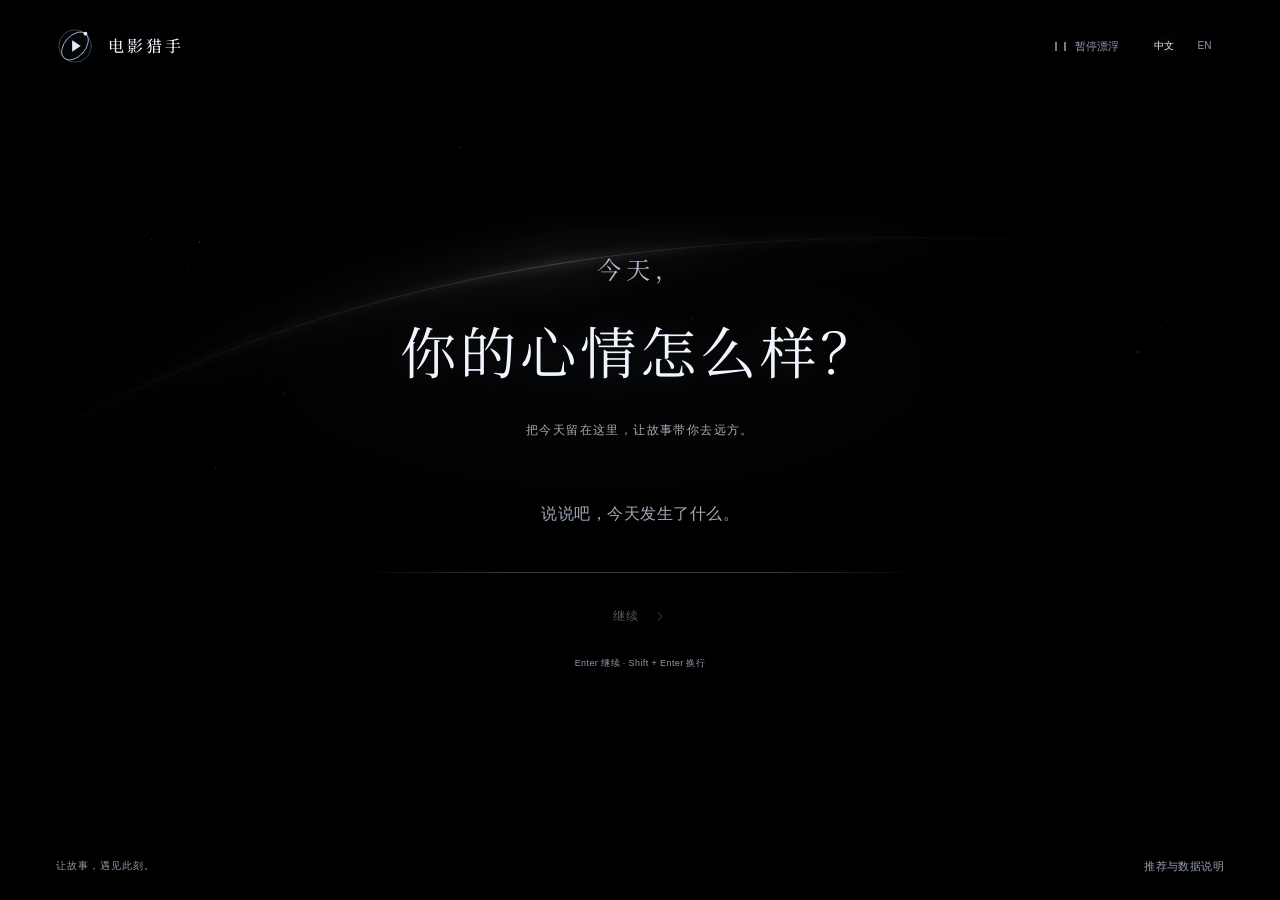
==== index.html @ fc74d720 "Recommend seven mood-matched films with sourced rating priority" ====
<!doctype html>
<html lang="zh-CN">
<head>
  <meta charset="UTF-8" />
  <meta name="viewport" content="width=device-width, initial-scale=1" />
  <meta name="theme-color" content="#000000" />
  <meta name="description" content="电影猎手：说出心情，回答四个小问题，在世界电影中找到今晚的故事。支持中文、英文与国家多选。" />
  <title>电影猎手 · 让故事遇见此刻</title>
  <link rel="icon" type="image/svg+xml" href="./assets/favicon.svg" />
  <link rel="stylesheet" href="./style.css?v=rounds-1" />
  <link rel="stylesheet" href="./atmosphere.css?v=immersive-1" />
  <script src="./miniprogram/lib/catalog.js?v=world-3" defer></script>
  <script src="./miniprogram/lib/recommend.js?v=world-3" defer></script>
  <script src="./data/catalog.js?v=immersive-1" defer></script>
  <script src="./data/ratings.js" defer></script>
  <script src="./engine.js?v=rounds-1" defer></script>
  <script src="./interview.js?v=adaptive-1" defer></script>
  <script src="./country-order.js?v=adaptive-1" defer></script>
  <script src="./deployment.js" defer></script>
  <script src="./app.js?v=rounds-1" defer></script>
  <script src="./atmosphere.js?v=immersive-1" defer></script>
</head>
<body>
  <a class="skip-link" href="#main">跳转到主要内容</a>
  <header class="header">
    <a class="brand" href="#home" aria-label="电影猎手首页"><svg viewBox="0 0 40 40" aria-hidden="true"><circle class="brand-orbit" cx="20" cy="20" r="17"/><ellipse cx="20" cy="20" rx="11" ry="17" transform="rotate(42 20 20)"/><path class="brand-play" d="m17 14 9 6-9 6z"/><circle class="brand-spark" cx="31" cy="7" r="2"/></svg><span>电影猎手</span></a>
    <div class="header-actions"><nav aria-label="主导航"><button class="nav-link" data-nav="results" hidden><span class="nav-label">电影空间</span></button><button class="nav-link" data-nav="saved" hidden><span class="nav-label">想看片单</span> <span class="saved-count" hidden>0</span></button></nav><button class="motion-toggle" data-action="toggle-motion" aria-pressed="false">暂停漂浮</button><div class="language-switch" role="group" aria-label="语言 / Language"><button class="lang-button" data-locale="zh" lang="zh-CN" aria-label="切换为中文" aria-pressed="true">中文</button><button class="lang-button" data-locale="en" lang="en" aria-label="Switch to English" aria-pressed="false">EN</button></div></div>
  </header>
  <main id="main" class="scene-layer" tabindex="-1"></main>
  <footer class="footer"><span>让故事，遇见此刻。</span><button data-action="about">关于推荐与评分</button></footer>
  <dialog id="detail-dialog" class="dialog detail-dialog" aria-labelledby="detail-title"></dialog>
  <dialog id="about-dialog" class="dialog about-dialog" aria-labelledby="about-title"></dialog>
  <div class="toast" role="status" aria-live="polite" hidden></div>
  <noscript><p>请开启 JavaScript，体验心情选片。</p></noscript>
</body>
</html>
---- style.css ----
@import url('https://fonts.googleapis.com/css2?family=Noto+Serif+SC:wght@400;500;600&display=swap');

:root {
  color-scheme: dark;
  --bg: #000000;
  --panel: #070c17;
  --text: #edf4ff;
  --muted: #a5afc0;
  --dim: #8e9bb0;
  --ice: #a9cfff;
  --lilac: #b6abeb;
  --line: #b7ceef26;
  --serif: 'Noto Serif SC', 'Songti SC', 'STSong', serif;
  --sans: -apple-system, BlinkMacSystemFont, 'PingFang SC', 'Microsoft YaHei', sans-serif;
  --mono: 'SFMono-Regular', Consolas, 'Liberation Mono', Menlo, monospace;
  --ease: cubic-bezier(.22,1,.36,1);
}
* { box-sizing: border-box; }
html { min-width: 320px; background: var(--bg); scroll-behavior: smooth; }
body { margin: 0; min-height: 100dvh; display: flex; flex-direction: column; isolation: isolate; background: var(--bg); color: var(--text); font: 15px/1.65 var(--sans); -webkit-font-smoothing: antialiased; }
body:has(dialog[open]) { overflow: hidden; }
button, input, textarea { font: inherit; }
button, a, input, textarea { -webkit-tap-highlight-color: transparent; outline-offset: 5px; }
button { color: inherit; background: none; border: 0; cursor: pointer; }
button:disabled { cursor: not-allowed; opacity: .35; }
button, a { touch-action: manipulation; }
a { color: inherit; text-decoration: none; }
button:focus-visible, a:focus-visible, input:focus-visible, textarea:focus-visible, summary:focus-visible { outline: 2px solid var(--ice); }
h1, h2, h3, p { margin: 0; }
h1[tabindex='-1']:focus, h2[tabindex='-1']:focus { outline: none; }
img { display: block; max-width: 100%; }
[hidden] { display: none !important; }
.sr-only { position: absolute !important; width: 1px; height: 1px; padding: 0; margin: -1px; overflow: hidden; clip: rect(0,0,0,0); clip-path: inset(50%); white-space: nowrap; border: 0; }
svg { width: 20px; height: 20px; fill: none; stroke: currentColor; stroke-width: 1.4; stroke-linecap: round; stroke-linejoin: round; flex-shrink: 0; }
::selection { color: #070c17; background: var(--ice); }
.skip-link { opacity: 0; pointer-events: none; position: fixed; left: 20px; top: -70px; z-index: 100; padding: 10px 18px; color: #070c17; background: var(--text); border-radius: 8px; }
.skip-link:focus { top: 12px; opacity: 1; pointer-events: auto; }
#main { position: relative; z-index: 1; flex: 1; display: flex; flex-direction: column; width: 100%; min-width: 0; }
#main:focus { outline: none; }
.scene-layer { animation: scene-arrive .8s var(--ease) both; transition: opacity .4s ease; }
.scene-layer.is-leaving { pointer-events: none; animation: scene-leave .28s ease-in both; }

/* The frame: an optical mark and restrained, legible controls. */
.header { position: relative; z-index: 5; width: calc(100% - 112px); min-height: 92px; margin: 0 auto; display: flex; align-items: center; justify-content: space-between; gap: 24px; }
.brand { display: inline-flex; align-items: center; gap: 14px; min-height: 48px; }
.brand > svg { width: 38px; height: 38px; stroke-width: .85; color: #b9cbea; filter: drop-shadow(0 0 9px #8fb9ff35); }
.brand-orbit { stroke: #a9cfff60; }
.brand-play { fill: #dceaff; stroke: none; }
.brand-spark { fill: #e3eaff; stroke: none; }
.brand > span { font: 500 16px/1.5 var(--serif); letter-spacing: 3px; }
.header-actions { display: flex; align-items: center; gap: 25px; }
.header nav { display: flex; align-items: center; gap: 7px; }
.nav-link { position: relative; min-height: 42px; padding: 10px 16px; border-radius: 25px; color: var(--dim); font-size: 12px; letter-spacing: .4px; white-space: nowrap; transition: background .25s, color .25s; }
.nav-link.active { color: #e2ebfc; background: none; text-shadow: 0 0 18px #c9d9ff55; }
.nav-link:hover { color: #e2ebfc; background: none; }
.saved-count { margin-left: 5px; font: 10px var(--mono); color: var(--ice); }
.motion-toggle { min-height: 42px; padding: 10px 0; display: inline-flex; align-items: center; gap: 9px; font-size: 11px; color: var(--dim); white-space: nowrap; transition: color .25s; }
.motion-toggle::before { content: ''; width: 7px; height: 9px; border-left: 2px solid currentColor; border-right: 2px solid currentColor; opacity: .8; }
.motion-toggle[aria-pressed='true']::before { width: 0; height: 0; border: 5px solid transparent; border-left: 7px solid currentColor; border-right: 0; }
.motion-toggle:hover { color: var(--text); }
.language-switch { display: inline-flex; align-items: center; gap: 2px; padding: 4px 0; }
.lang-button { min-width: 39px; min-height: 30px; padding: 5px 9px; font-size: 10px; color: var(--dim); transition: color .25s, text-shadow .25s; }
.lang-button[aria-pressed='true'] { color: var(--text); background: none; box-shadow: none; text-shadow: 0 0 15px #cad6ef65; }
.lang-button:hover { color: #fff; }
.footer { position: relative; z-index: 1; display: flex; justify-content: space-between; align-items: center; gap: 20px; width: calc(100% - 112px); min-height: 68px; margin: 0 auto; padding: 17px 0; color: #8e98a8; font-size: 10px; letter-spacing: 1px; }
.footer > span::before { content: none; }
.footer button { min-height: 34px; padding: 5px 0; color: #95a1b6; font-size: 11px; letter-spacing: .4px; }
.footer button:hover { color: var(--text); }

/* First contact: an open field inside a softly lit lens. */
.scene { flex: 1; display: flex; align-items: center; justify-content: center; padding: 62px 28px 65px; }
.mood-inner { width: min(100%,850px); text-align: center; }
.scene-eyebrow { font: 10px/1.8 var(--sans); letter-spacing: 4px; color: #a0aec5; text-transform: uppercase; margin-bottom: 19px; }
.glow-heading { font: 400 clamp(30px,3.6vw,48px)/1.55 var(--serif); letter-spacing: 3px; color: #f1f5ff; text-wrap: balance; text-shadow: 0 0 38px #d5e5ff26; animation: question-float 9s ease-in-out infinite; }
.heading-lead { display: block; margin-bottom: 16px; font-size: .43em; letter-spacing: 5px; color: #b0bacb; }
.heading-main { display: block; }
.mood-inner .glow-heading { font-size: clamp(38px,4.4vw,64px); letter-spacing: 4px; line-height: 1.6; }
.mood-intro { margin-top: 24px; color: #a3abb8; font-size: 12px; line-height: 1.9; letter-spacing: 1.4px; }
.mood-form { position: relative; max-width: 560px; margin: 46px auto 0; padding: 0; text-align: center; }
.mood-form:focus-within { box-shadow: none; }
.mood-field-label { position: absolute; width: 1px; height: 1px; overflow: hidden; clip-path: inset(50%); white-space: nowrap; }
.mood-entry { display: flex; flex-direction: column; align-items: center; gap: 21px; position: relative; }
.mood-entry textarea { width: 100%; min-width: 0; min-height: 70px; max-height: 150px; padding: 12px 12px 15px; resize: none; color: #edf0f6; background: linear-gradient(90deg,transparent,#bbcbe34f 30%,#bbcbe34f 70%,transparent) center bottom / 100% 1px no-repeat; border: 0; border-radius: 0; font-size: 16px; line-height: 1.8; letter-spacing: .5px; text-align: center; outline: none; }
.mood-entry textarea::placeholder { color: #a0a9b7; }
.mood-entry textarea:focus-visible { outline: none; }
.input-foot { display: flex; align-items: center; justify-content: center; gap: 20px; margin-top: 17px; color: #909baa; font-size: 9px; letter-spacing: .4px; }
#mood-count { font: 9px var(--mono); display: none; }
.mood-error { color: #d2bee8; font-size: 11px; line-height: 1.8; }
.mood-error:not(:empty) { margin-top: 10px; }
.scene-note { margin-top: 22px; color: #98a6bc; font-size: 12px; letter-spacing: 1px; line-height: 1.9; }

/* Shared controls have one consistent, tactile language. */
.primary-button, .secondary-button { display: inline-flex; align-items: center; justify-content: center; gap: 13px; min-height: 46px; padding: 12px 22px; border: 0; border-radius: 0; font-size: 12px; line-height: 1.5; letter-spacing: 1px; transition: color .3s, text-shadow .3s; white-space: nowrap; }
.primary-button { position: relative; isolation: isolate; color: #edf2fa; background: transparent; font-weight: 500; text-shadow: 0 0 20px #e4ecff45; }
.primary-button:hover:not(:disabled) { color: #fff; text-shadow: 0 0 16px #e4ecff9c; }
.primary-button:active:not(:disabled), .secondary-button:active:not(:disabled) { transform: none; }
.primary-button svg, .secondary-button svg { width: 15px; height: 15px; }
.mood-entry .primary-button { min-height: 45px; padding: 12px 16px; flex-shrink: 0; }
.secondary-button { background: transparent; color: #b7c3d3; }
.secondary-button:hover:not(:disabled) { background: transparent; color: #f1f5ff; }
.secondary-button[aria-pressed='true'] { color: #e1ecff; text-shadow: 0 0 16px #b7ceef60; }
.text-button { display: inline-flex; align-items: center; gap: 8px; min-height: 44px; padding: 8px 0; color: #a6b4c9; font-size: 12px; letter-spacing: .5px; transition: color .25s; }
.text-button:hover, .text-button[aria-pressed='true'] { color: #e3edff; }
.text-button svg { width: 16px; height: 16px; }
.inline-link { color: var(--ice); text-decoration: underline; text-underline-offset: 4px; }

/* One quiet, continuous column keeps every choice easy to compare. */
.question-scene { padding-top: 38px; padding-bottom: 45px; }
.question-inner { width: min(100%,620px); text-align: center; }
.step-label { margin-bottom: 28px; font: 10px/1.6 var(--mono); letter-spacing: 4px; color: #96a4b8; }
.question-inner .glow-heading { font-size: clamp(26px,2.6vw,34px); letter-spacing: 1.4px; line-height: 1.6; }
.question-help { max-width: 580px; margin: 16px auto 0; font-size: 12px; line-height: 1.9; color: #a3abb8; }
.question-choices { margin: 34px 0 26px; text-align: left; }
.question-options { display: grid; grid-template-columns: minmax(0,1fr); gap: 4px; }
.question-option { position: relative; min-width: 0; display: block; cursor: pointer; animation: choice-arrive .65s var(--ease) both; animation-delay: calc(var(--i,0) * 55ms + 60ms); }
.question-option input { position: absolute; inset: 0; width: 100%; height: 100%; margin: 0; opacity: 0; cursor: pointer; z-index: 1; }
.option-content { display: flex; align-items: center; gap: 17px; min-height: 57px; height: 100%; padding: 13px 22px; border: 0; border-radius: 0; position: relative; isolation: isolate; }
.option-copy { flex: 1; min-width: 0; display: flex; align-items: center; justify-content: space-between; gap: 16px; }
.option-label { display: block; color: #c7d0dc; font-size: 15px; line-height: 1.7; letter-spacing: .6px; transition: color .3s, text-shadow .3s; }
.option-description { display: block; color: #919eae; font-size: 11px; line-height: 1.7; text-align: right; }
.option-check svg { display: none; }
.option-check { display: grid; place-items: center; width: 17px; height: 17px; flex: 0 0 17px; border: 1px solid #a3b4cd40; border-radius: 50%; transition: border-color .3s, color .3s; color: #dce8fa; }
.question-option input:hover + .option-content { background: none; }
.question-option input:focus-visible + .option-content { outline: 2px solid var(--ice); outline-offset: 3px; }
.question-option input:checked + .option-content { background: none; box-shadow: none; }
.question-option input:checked + .option-content .option-label { color: #f2f2f0; text-shadow: 0 0 24px #d0dfff70; }
.question-option input:checked + .option-content .option-check { border-color: transparent; box-shadow: none; background: none; }
.question-more { margin-top: 19px; }
.question-more summary { display: flex; align-items: center; gap: 12px; min-height: 47px; padding: 10px 4px; list-style: none; cursor: pointer; color: #acbbd2; font-size: 12px; }
.question-more summary::-webkit-details-marker { display: none; }
.question-more summary:hover { color: #edf4ff; }
.question-more summary > svg { width: 14px; height: 14px; flex-shrink: 0; transform: rotate(90deg); transition: transform .25s; }
.question-more[open] summary > svg { transform: rotate(-90deg); }
.more-summary-meta { margin-left: auto; color: #8e9db6; font-size: 10px; }
.question-more > .question-options { max-height: 285px; overflow-y: auto; overscroll-behavior-y: contain; padding: 4px 5px 6px; margin: 0 -5px; scrollbar-width: thin; scrollbar-color: #93afd04a transparent; }
.question-more .question-option { animation-delay: 0s; }
.country-toolbar { margin-top: 14px; }
#country-selection-status { color: #aebed6; font-size: 10px; letter-spacing: .4px; }
.selected-countries { display: flex; flex-wrap: wrap; justify-content: center; gap: 6px; margin-top: 10px; }
.selected-countries:empty { display: none; }
.selected-country { display: inline-flex; align-items: center; gap: 7px; min-height: 32px; padding: 5px 9px; color: #d4e0ef; font-size: 11px; }
.selected-country:hover { color: #fff; text-shadow: 0 0 16px #b6cfff70; }
.selected-country svg { width: 11px; height: 11px; color: #91a7c5; }
.country-choices { margin-top: 20px; margin-bottom: 5px; }
.country-options .question-option { animation-delay: 0s; }
.country-options .option-content { min-height: 47px; padding: 10px 22px; }
.country-options .option-label { font-size: 13px; letter-spacing: .2px; }
.country-options .option-description { font-size: 10px; }
.country-options .option-check { width: 15px; height: 15px; flex-basis: 15px; border-radius: 3px; }
.country-options input:checked + .option-content .option-check { border-color: transparent; background: none; }
.country-options input:checked + .option-content .option-check::after { content: none; }
.country-order-note { margin: 0 0 17px; color: #8d9cb3; font-size: 10px; line-height: 1.8; }
.country-order-note button { color: #b4c8e4; min-height: 30px; margin-left: 7px; text-decoration: underline; text-underline-offset: 3px; }
.question-actions { display: flex; align-items: center; justify-content: space-between; gap: 18px; padding-top: 12px; }
.reveal-scene { text-align: center; }
.reveal-scene .glow-heading { font-size: clamp(28px,3.4vw,42px); line-height: 1.8; }

/* The screening: a single film in focus, its neighbors in peripheral light. */
.spotlight-scene { width: 100%; min-width: 0; padding: 39px 0 44px; }
.explore-heading { text-align: center; padding: 0 28px; }
.explore-heading .scene-eyebrow { font-size: 10px; letter-spacing: 4px; margin-bottom: 11px; color: #a7b6ce; }
.explore-heading h1 { font: 400 clamp(27px,2.7vw,37px)/1.55 var(--serif); letter-spacing: 2px; text-shadow: 0 0 35px #b3cdff1a; }
.explore-subtitle { color: #93a2b9; font-size: 12px; letter-spacing: .6px; line-height: 1.9; margin-top: 11px; }
.spotlight-stage { position: relative; display: grid; grid-template-columns: minmax(80px,1fr) minmax(0,830px) minmax(80px,1fr); align-items: center; gap: 30px; width: min(calc(100% - 72px),1320px); margin: 42px auto 0; min-width: 0; padding: 8px 0; touch-action: pan-y; transition: opacity .5s, filter .5s; }
.spotlight-stage:focus-visible { outline: 1px solid #b1cdff42; outline-offset: 12px; border-radius: 18px; }
.spotlight-stage[data-direction="next"] { --switch-shift: -12px; }
.spotlight-stage[data-direction="prev"] { --switch-shift: 12px; }
.spotlight-stage.is-switching .hero-film { animation: none; opacity: 0; transform: translateX(var(--switch-shift, -12px)); filter: blur(2px); transition: opacity .16s ease, transform .16s ease, filter .16s ease; }
.spotlight-stage.is-entering .hero-film { animation: feature-arrive .36s var(--ease) both; }
.hero-film { position: relative; isolation: isolate; display: grid; grid-column: 2; grid-row: 1; grid-template-columns: minmax(0,270px) minmax(0,1fr); align-items: center; gap: 60px; width: 100%; min-width: 0; margin: 0; animation: feature-arrive .36s var(--ease) both; }
.hero-poster-button { position: relative; display: block; width: 100%; padding: 0; text-align: left; border-radius: 2px; background: transparent; box-shadow: 0 25px 70px #0009; }
.hero-poster-button::before { content: none; }
.hero-poster { width: 100%; height: auto; aspect-ratio: 2/3; object-fit: cover; border: 0; border-radius: 2px; filter: saturate(.88) brightness(.92); transition: filter .5s; }
.hero-poster-button:hover .hero-poster { filter: saturate(1) brightness(1.05); }
.poster-edge { position: absolute; inset: 0; pointer-events: none; border-radius: inherit; box-shadow: inset 0 0 30px #0003; }
.hero-copy { min-width: 0; padding: 9px 0; }
.hero-index { display: flex; align-items: center; gap: 10px; color: #aebfd5; font-size: 10px; line-height: 1.7; letter-spacing: 2px; margin-bottom: 19px; text-transform: uppercase; }
.hero-index::before { content: none; }
.hero-title { color: #eff4ff; font: 400 clamp(32px,3.4vw,45px)/1.38 var(--serif); letter-spacing: 2px; text-wrap: balance; overflow-wrap: anywhere; text-shadow: 0 0 30px #cadcff1a; }
.hero-original { margin-top: 10px; color: #a2b0c8; font-size: 12px; line-height: 1.7; letter-spacing: .9px; overflow-wrap: anywhere; }
.hero-original:empty, .original-title:empty { display: none; }
.hero-meta { color: #9baec6; font-size: 12px; line-height: 1.85; margin-top: 15px; letter-spacing: .15px; }
.hero-story { position: relative; margin-top: 29px; padding: 0; }
.hero-reason-label { font-size: 9px; letter-spacing: 1.8px; line-height: 1.7; color: #b9b5df; }
.hero-reason { margin-top: 7px; color: #d6dff0; font-size: 13px; line-height: 1.9; letter-spacing: .3px; text-wrap: pretty; overflow-wrap: anywhere; }
.hero-synopsis { margin-top: 13px; color: #9eabc1; font-size: 12px; line-height: 1.95; letter-spacing: .15px; text-wrap: pretty; overflow-wrap: anywhere; }
.hero-actions { display: flex; align-items: center; flex-wrap: wrap; gap: 10px; margin-top: 27px; }
.hero-actions .primary-button, .hero-actions .secondary-button { padding: 11px 16px; font-size: 11px; }
.hero-actions .text-button { padding-left: 3px; font-size: 11px; }
.side-film { width: 109px; padding: 8px; min-width: 0; justify-self: center; text-align: left; opacity: .65; transform: scale(.94); transition: opacity .35s, transform .35s; }
.side-prev { grid-column: 1; grid-row: 1; }
.side-next { grid-column: 3; grid-row: 1; }
.side-film img { width: 100%; aspect-ratio: 2/3; object-fit: cover; border: 0; border-radius: 1px; filter: saturate(.4) brightness(.65); transition: filter .35s; mask-image: linear-gradient(transparent,#000 10%,#000 80%,transparent); }
.side-film:hover, .side-film:focus-visible { opacity: 1; transform: scale(1); }
.side-film:hover img { filter: saturate(.9) brightness(.97); }
.side-label { display: block; font-size: 8px; letter-spacing: 1px; color: #a7b7d1; line-height: 1.8; margin-top: 12px; }
.side-title { display: block; margin-top: 4px; font: 400 12px/1.7 var(--serif); color: #c8d4e6; white-space: nowrap; text-overflow: ellipsis; overflow: hidden; }
.film-navigation { display: flex; align-items: center; justify-content: center; gap: 24px; margin: 29px 0 0; }
.carousel-arrow { display: grid; place-items: center; width: 44px; height: 44px; border: 0; border-radius: 50%; background: transparent; color: #b0c2dc; transition: color .25s, background .25s; }
.carousel-arrow:hover:not(:disabled) { color: #fff; background: radial-gradient(ellipse,#b6d5ff1c,transparent 70%); }
.carousel-arrow svg { width: 17px; height: 17px; }
.film-counter { display: flex; align-items: baseline; gap: 10px; min-width: 55px; justify-content: center; color: #8093b1; font: 10px/1.6 var(--mono); letter-spacing: 1px; }
.film-counter strong { color: #d2e2ff; font-size: 14px; font-weight: 400; }
.carousel-hint { margin: 10px 24px 0; color: #8698b3; text-align: center; font-size: 10px; line-height: 1.8; letter-spacing: .5px; }
.film-rail { display: flex; align-items: flex-start; justify-content: safe center; gap: 18px; width: min(calc(100% - 48px),800px); margin: 20px auto 0; padding: 11px 10px 15px; overflow-x: auto; overscroll-behavior-x: contain; scroll-snap-type: x proximity; scrollbar-width: none; }
.film-rail::-webkit-scrollbar { display: none; }
.rail-film { position: relative; flex: 0 0 59px; min-width: 0; display: block; text-align: center; padding: 0; color: #8d9bb2; opacity: .65; scroll-snap-align: center; transition: color .25s, opacity .25s; }
.rail-film img { width: 100%; aspect-ratio: 2/3; object-fit: cover; border-radius: 3px; filter: saturate(.65) brightness(.85); outline: 1px solid transparent; outline-offset: 4px; transition: filter .25s, outline-color .25s; }
.rail-film span { display: block; margin-top: 11px; font-size: 9px; line-height: 1.7; overflow: hidden; white-space: nowrap; text-overflow: ellipsis; }
.rail-film:hover, .rail-film:focus-visible, .rail-film[aria-current='true'] { opacity: 1; color: #d9e7fc; }
.rail-film:hover img, .rail-film[aria-current='true'] img { filter: saturate(1) brightness(1); }
.rail-film[aria-current='true'] img { outline-color: transparent; box-shadow: 0 0 35px #b4c2dd2e; }
.rail-film:focus-visible { outline: 0; }
.rail-film:focus-visible img { outline: 2px solid var(--ice); }
.explore-tools { display: flex; align-items: center; justify-content: center; flex-wrap: wrap; gap: 4px 18px; width: fit-content; max-width: calc(100% - 40px); margin: 13px auto 0; padding: 4px 17px; color: #93a4be; font-size: 10px; line-height: 1.9; text-align: center; }
.explore-tools > p { max-width: 760px; overflow-wrap: anywhere; }
.explore-tools .text-button { min-height: 32px; font-size: 10px; color: #c3d0e5; }
body.detail-open .spotlight-stage { opacity: .3; filter: blur(3px); }

/* A close look, with sourced information given a calm reading surface. */
.dialog { width: calc(100% - 48px); max-height: 91dvh; padding: 0; border: 0; border-radius: 0; color: var(--text); background: transparent; box-shadow: none; scrollbar-width: thin; scrollbar-color: #9eb4dc50 transparent; }
.dialog::backdrop { background: #000c; backdrop-filter: blur(18px); }
.dialog[open] { animation: detail-arrive .4s var(--ease) both; }
.detail-dialog { max-width: 960px; max-height: none; overflow: visible; }
.detail-dialog::before { content: ''; position: absolute; top: 0; left: 0; right: 0; height: 55px; z-index: 2; pointer-events: none; background: linear-gradient(#000 35%,transparent); }
.detail-dialog[open] { animation: detail-fade .4s ease both; }
.detail-content { max-height: 89dvh; padding: 63px 38px 32px; overflow: auto; scrollbar-width: thin; scrollbar-color: #9eb4dc50 transparent; border-radius: inherit; }
.detail-language.language-switch { position: absolute; top: 16px; left: 38px; z-index: 3; padding: 2px; }
.detail-language .lang-button { min-height: 25px; min-width: 35px; font-size: 9px; }
.detail-close { position: absolute; top: 12px; right: 20px; z-index: 3; display: grid; place-items: center; width: 44px; height: 44px; border: 0; border-radius: 50%; color: #c3ccd9; background: #0009; }
.detail-close:hover { color: #fff; background: radial-gradient(ellipse,#b5c8e426,transparent 75%); }
.detail-close svg { width: 17px; height: 17px; }
.poster-flight { position: fixed; z-index: 10; object-fit: cover; pointer-events: none; max-width: none; }
.detail-layout { display: grid; grid-template-columns: 208px minmax(0,1fr); align-items: start; gap: 32px; }
.detail-poster { width: 100%; aspect-ratio: 2/3; object-fit: cover; border: 0; border-radius: 2px; box-shadow: 0 15px 55px #0008; }
.detail-kicker { font-size: 9px; color: #a8bedf; letter-spacing: 2px; margin-bottom: 10px; }
.detail-dialog h2 { font: 400 31px/1.5 var(--serif); letter-spacing: 1px; padding-right: 14px; }
.detail-dialog h2, .original-title, .detail-pitch, .detail-reason, .review-block p { overflow-wrap: anywhere; }
.original-title { margin-top: 6px; font-size: 11px; line-height: 1.8; color: #a8b7cf; letter-spacing: .4px; }
.featured-meta { margin: 14px 0 16px; font-size: 11px; line-height: 1.9; color: #9fb0c9; }
.detail-pitch { font-size: 13px; line-height: 1.95; color: #bcc9df; }
.detail-reason { padding: 0; margin-top: 23px; color: #d3ddf0; font-size: 12px; line-height: 1.95; }
.detail-reason > span { display: block; color: #b7b4dc; font-size: 10px; letter-spacing: 1px; margin-bottom: 7px; }
.ratings-grid { display: flex; flex-wrap: wrap; gap: 10px; margin: 26px 0 0; }
.ratings-grid:empty { display: none; }
.rating-box { display: flex; align-items: center; gap: 11px; min-width: 130px; padding: 12px 19px 12px 0; }
.rating-box strong { color: #e1ecff; font: 400 27px/1.1 var(--serif); }
.rating-box > span { display: flex; flex-direction: column; color: #bccbe0; font-size: 11px; line-height: 1.8; }
.rating-box small { color: #92a3bd; font-size: 9px; }
.rating-box:hover { color: #fff; text-shadow: 0 0 20px #e4ecff35; }
.rating-status { color: #91a2bf; font-size: 10px; line-height: 1.9; margin-top: 14px; }
.rating-status a, .review-heading a { color: #b5c8e6; text-decoration: underline; text-underline-offset: 4px; }
.review-block { padding-top: 10px; margin-top: 22px; }
.review-heading { display: flex; justify-content: space-between; align-items: center; gap: 15px; color: #c9d7ee; font-size: 12px; margin-bottom: 9px; }
.review-heading a { font-size: 10px; }
.review-block p { color: #a9bbd4; font-size: 12px; line-height: 1.95; }
.review-note, .review-block .review-note { display: block; color: #8d9db8; font-size: 10px; line-height: 1.9; margin-top: 9px; }
.detail-actions { display: flex; align-items: center; flex-wrap: wrap; gap: 12px; margin-top: 27px; }
.detail-actions .text-button { margin-left: auto; font-size: 11px; }
.detail-feedback { display: flex; align-items: center; flex-wrap: wrap; gap: 2px 25px; margin-top: 14px; padding-top: 0; }
.detail-feedback .text-button { font-size: 11px; }
.about-dialog { max-width: 590px; padding: 41px; }
.about-dialog h2 { font: 400 28px/1.6 var(--serif); padding-right: 20px; margin-bottom: 25px; }
.about-dialog h3 { font-size: 13px; color: #d6e2f7; font-weight: 500; margin: 23px 0 9px; }
.about-dialog p { font-size: 12px; line-height: 1.95; color: #aabbd4; }


.mood-form:focus-within textarea { background-image: linear-gradient(90deg,transparent,#cbdcfa9c 35%,#cbdcfa9c 65%,transparent); }
.mood-form:focus-within #mood-count { display: inline; }
.primary-button::before { content: ''; position: absolute; z-index: -1; inset: -8px -12px; background: radial-gradient(ellipse,#c0cfed1b,transparent 67%); pointer-events: none; transition: opacity .3s; }
.primary-button:disabled::before { opacity: 0; }
.primary-button svg { transition: transform .3s; }
.primary-button:hover:not(:disabled) svg { transform: translateX(3px); }
.option-content::before { content: ''; position: absolute; inset: -3px -18px; z-index: -1; pointer-events: none; background: radial-gradient(ellipse at 45% 50%,#acbce521,transparent 72%); opacity: 0; transition: opacity .3s; }
.question-option input:hover + .option-content::before { opacity: .5; }
.question-option input:checked + .option-content::before { opacity: 1; }
.question-option input:checked + .option-content .option-check svg { display: block; width: 17px; height: 17px; stroke-width: 1.5; filter: drop-shadow(0 0 6px #c6dfff70); }
.film-aura { position: absolute; z-index: -1; pointer-events: none; left: 0; top: 0; width: 70%; height: 100%; max-width: none; object-fit: cover; filter: blur(95px) saturate(.45); opacity: .19; mask-image: radial-gradient(ellipse,#000 12%,transparent 70%); }
body:has(.dialog[open]) #main, body:has(.dialog[open]) .header, body:has(.dialog[open]) .footer { opacity: 0 !important; }
@media (max-width:700px) {
  .film-aura { left: 0; top: 0; width: 100%; height: 380px; filter: blur(55px) saturate(.45); opacity: .2; }
}

/* A collection and a closing frame, using the same visual language. */
.chosen-scene { text-align: center; padding-top: 45px; padding-bottom: 55px; }
.chosen-inner { width: min(100%,650px); }
.chosen-seal svg { width: 14px; height: 14px; }
.chosen-seal { display: inline-flex; align-items: center; justify-content: center; gap: 8px; min-height: 34px; padding: 7px 13px; font-size: 10px; letter-spacing: 1px; color: #d5e5ff; margin: 0 auto 18px; }
.chosen-poster { width: 180px; aspect-ratio: 2/3; object-fit: cover; margin: 23px auto 28px; border: 0; border-radius: 2px; box-shadow: 0 0 70px #8eb5ff18; animation: question-float 9s ease-in-out infinite; }
.chosen-inner .glow-heading { font-size: 34px; }
.chosen-meta { color: #a8bbd6; font-size: 12px; line-height: 1.8; margin-top: 12px; }
.chosen-actions { display: flex; flex-wrap: wrap; align-items: center; justify-content: center; gap: 18px; margin-top: 28px; }
.library { width: min(100%,1000px); margin: 0 auto; padding: 56px 34px 70px; }
.library h1 { font-size: 36px; margin-bottom: 32px; }
.library-tabs { display: flex; flex-wrap: wrap; gap: 7px; padding-bottom: 20px; }
.filter-chip { min-height: 39px; padding: 8px 15px; font-size: 12px; color: #95a9c7; border: 1px solid transparent; border-radius: 25px; }
.filter-chip.active { background: none; color: #f2f2f0; border-color: transparent; text-shadow: 0 0 20px #b6cfff60; }
.filter-chip:hover { color: #edf4ff; }
.library-row { display: flex; align-items: center; justify-content: space-between; gap: 20px; padding: 24px 5px; }
.library-row-title { padding: 0; text-align: left; font: 400 22px/1.6 var(--serif); color: #d9e4f6; }
.library-row-title:hover { color: #fff; }
.library-row-info { color: #97aac7; font-size: 11px; line-height: 1.8; margin-top: 7px; }
.library-row .text-button { flex-shrink: 0; font-size: 11px; }
.empty-state { max-width: 630px; padding: 70px 24px; margin: auto; text-align: center; }
.empty-state h2 { font: 400 28px/1.6 var(--serif); margin-bottom: 17px; }
.empty-state p { color: #9fb2d0; font-size: 13px; line-height: 1.9; margin-bottom: 27px; }
.toast, .detail-status { position: fixed; left: 50%; bottom: 28px; transform: translateX(-50%); z-index: 30; max-width: 90vw; padding: 13px 23px; border: 0; color: #e5edfc; background: #000e; text-align: center; font-size: 12px; }
.image-error, .image-failed { min-height: 150px; background: #091323; }

@keyframes scene-arrive { from { opacity: 0; transform: translateY(14px); } to { opacity: 1; transform: none; } }
@keyframes scene-leave { from { opacity: 1; transform: none; } to { opacity: 0; transform: translateY(-12px); } }
@keyframes question-float { 0%,100% { transform: translateY(2px); } 50% { transform: translateY(-2px); } }
@keyframes choice-arrive { from { opacity: 0; transform: translateY(11px); } to { opacity: 1; transform: none; } }
@keyframes detail-arrive { from { opacity: 0; transform: translateY(12px) scale(.99); } to { opacity: 1; transform: none; } }
@keyframes detail-fade { from { opacity: 0; } to { opacity: 1; } }
@keyframes feature-arrive { from { opacity: 0; transform: translateY(8px); filter: blur(2px); } to { opacity: 1; transform: none; filter: blur(0); } }
body[data-locale='en'] { --serif: 'Iowan Old Style', 'Baskerville', 'Palatino Linotype', Georgia, serif; }
body[data-locale='en'] .brand > span { letter-spacing: 1px; font-size: 15px; }
body[data-locale='en'] .glow-heading { letter-spacing: -.6px; line-height: 1.3; }
body[data-locale='en'] .mood-inner .glow-heading { font-size: clamp(38px,4.6vw,64px); }
body[data-locale='en'] .heading-lead { letter-spacing: 1px; margin-bottom: 8px; }
body[data-locale='en'] .hero-title { letter-spacing: -.5px; font-size: clamp(32px,3.2vw,44px); line-height: 1.15; }
body[data-locale='en'] .option-label { letter-spacing: 0; }
body[data-locale='en'] .mood-intro { letter-spacing: .2px; }
body[data-locale='en'] .detail-dialog h2 { line-height: 1.25; letter-spacing: -.3px; }
body.motion-paused *, body.motion-paused *::before, body.motion-paused *::after { animation-play-state: paused !important; }
body.motion-paused .scene-layer, body.motion-paused .question-option, body.motion-paused .hero-film, body.motion-paused .dialog[open] { animation: none; }

@media (max-width: 1100px) {
  .header, .footer { width: calc(100% - 64px); }
  .header-actions { gap: 16px; }
  .spotlight-stage { width: calc(100% - 48px); grid-template-columns: 72px minmax(0,1fr) 72px; gap: 25px; }
  .hero-film { grid-template-columns: minmax(0,220px) minmax(0,1fr); gap: 34px; }
  .hero-title { font-size: 36px; }
  .hero-story { margin-top: 20px; }
  .hero-actions { margin-top: 21px; }
  .hero-actions .primary-button, .hero-actions .secondary-button { padding: 10px 12px; font-size: 10px; }
  .side-film { width: 77px; padding: 4px; }
  .side-label { font-size: 7px; letter-spacing: .5px; }
  .side-title { font-size: 10px; }
}
@media (max-width: 800px) and (min-width: 701px) {
  .header { min-height: 88px; }
  .header-actions { gap: 10px; }
  .nav-link { padding: 9px 10px; font-size: 11px; }
  .spotlight-stage { grid-template-columns: 0 minmax(0,1fr) 0; gap: 14px; }
  .side-film { display: none; }
  .hero-film { grid-template-columns: 230px minmax(0,1fr); gap: 30px; }
}
@media (max-width: 700px) {
  .header { width: calc(100% - 40px); min-height: 83px; gap: 12px; flex-wrap: wrap; padding: 15px 0; }
  .brand { gap: 9px; min-height: 38px; }
  .brand > svg { width: 30px; height: 30px; }
  .brand > span { font-size: 14px; letter-spacing: 2px; }
  body[data-locale='en'] .brand > span { font-size: 12px; letter-spacing: .4px; }
  .header-actions { gap: 13px; margin-left: auto; }
  .motion-toggle { min-height: 36px; gap: 7px; font-size: 10px; }
  .language-switch { padding: 3px; }
  .lang-button { min-width: 31px; min-height: 28px; padding: 4px 7px; font-size: 9px; }
  .header-actions:has(.nav-link:not([hidden])) { width: 100%; display: grid; grid-template-columns: 1fr auto auto; gap: 12px; }
  .header nav { gap: 2px; }
  .nav-link { min-height: 37px; padding: 7px 10px; font-size: 11px; }
  .footer { width: calc(100% - 40px); min-height: 68px; padding: 17px 0; gap: 12px; font-size: 9px; letter-spacing: .4px; }
  .footer button { font-size: 9px; }
  .scene { padding: 40px 23px 45px; }
  .mood-inner { width: 100%; }
  .mood-inner .glow-heading { font-size: clamp(29px,7.9vw,43px); letter-spacing: 1.5px; line-height: 1.6; }
  .heading-lead { letter-spacing: 2px; font-size: .68em; margin-bottom: 10px; }
  .mood-intro { max-width: 300px; margin: 21px auto 0; font-size: 11px; letter-spacing: .5px; }
  .mood-form { margin-top: 34px; padding: 0; }
  .mood-entry { gap: 21px; align-items: center; }
  .lang-button { min-height: 40px; }
  .mood-entry textarea { font-size: 16px; min-height: 79px; line-height: 1.7; resize: none; }
  .mood-entry .primary-button { padding: 10px 12px; min-height: 43px; font-size: 11px; margin-bottom: 5px; gap: 4px; }
  .input-foot { font-size: 9px; letter-spacing: 0; }
  .question-scene { padding: 37px 21px 44px; }
  .question-inner .glow-heading { font-size: 27px; letter-spacing: 1px; line-height: 1.6; }
  .question-help { font-size: 11px; margin-top: 12px; }
  .step-label { margin-bottom: 19px; }
  .question-choices { margin: 23px 0 20px; }
  .question-options { gap: 7px; }
  .option-content { min-height: 52px; padding: 12px 14px; gap: 12px; }
  .option-label { font-size: 13px; letter-spacing: .1px; }
  .option-description { display: none; }
  .option-check { width: 14px; height: 14px; flex-basis: 14px; }
  .question-more summary { font-size: 11px; gap: 8px; }
  .more-summary-meta { font-size: 9px; }
  .country-choices { margin-top: 18px; margin-bottom: 4px; }
  .country-options .option-content { min-height: 47px; padding: 10px 14px; }
  .country-options .option-label { font-size: 13px; }
  .country-order-note { font-size: 9px; }
  .question-actions { padding-top: 20px; }
  .question-actions .primary-button { padding: 11px 18px; font-size: 12px; }
  .question-actions .text-button { font-size: 11px; }
  .spotlight-scene { display: flex; flex-direction: column; padding-top: 29px; padding-bottom: 36px; }
  .explore-heading { order: 0; padding: 0 20px; }
  .explore-heading .scene-eyebrow { font-size: 9px; letter-spacing: 2px; margin-bottom: 10px; }
  .explore-heading h1 { font-size: 26px; letter-spacing: 1px; }
  .explore-subtitle { font-size: 10px; max-width: 310px; margin: 10px auto 0; }
  .film-navigation { order: 1; margin-top: 23px; gap: 22px; }
  .carousel-arrow { width: 38px; height: 38px; }
  .carousel-hint { order: 2; margin-top: 8px; font-size: 9px; }
  .spotlight-stage { order: 3; display: block; width: calc(100% - 48px); padding: 0; margin: 29px auto 0; }
  .hero-film { display: flex; flex-direction: column; gap: 31px; }
  .hero-poster-button { width: clamp(181px,51vw,242px); }
  .hero-poster-button::before { inset: -9px; border-radius: 10px; }
  .hero-copy { width: 100%; text-align: center; padding: 0; }
  .hero-index { justify-content: center; font-size: 9px; margin-bottom: 12px; }
  .hero-title { font-size: 33px; letter-spacing: 1px; }
  .hero-original { font-size: 11px; margin-top: 8px; }
  .hero-meta { font-size: 11px; margin-top: 13px; }
  .hero-story { margin: 25px auto 0; max-width: 420px; padding: 0; text-align: left; }
  .hero-reason-label { font-size: 9px; }
  .hero-reason { font-size: 12px; line-height: 1.9; }
  .hero-synopsis { font-size: 11px; line-height: 1.9; }
  .hero-actions { justify-content: center; gap: 9px; margin-top: 23px; }
  .hero-actions .primary-button, .hero-actions .secondary-button { padding: 11px 14px; font-size: 11px; }
  .side-film { display: none; }
  .film-rail { order: 4; gap: 17px; width: calc(100% - 32px); margin-top: 25px; }
  .rail-film { flex-basis: 49px; }
  .rail-film span { font-size: 8px; }
  .explore-tools { order: 5; border-radius: 12px; padding: 10px 13px; gap: 3px 12px; font-size: 9px; margin-top: 8px; }
  .explore-tools .text-button { min-height: 27px; font-size: 10px; }
  .spotlight-scene .empty-state { order: 3; }
  .dialog { width: calc(100% - 24px); border-radius: 15px; }
  .detail-content { padding: 61px 22px 23px; max-height: 92dvh; }
  .detail-language.language-switch { left: 22px; top: 16px; }
  .detail-close { right: 17px; }
  .detail-layout { display: block; }
  .detail-poster-wrap { width: 147px; margin: 0 auto 26px; }
  .detail-kicker { font-size: 9px; }
  .detail-dialog h2 { font-size: 29px; }
  .detail-pitch { font-size: 12px; }
  .detail-reason { padding: 0; font-size: 12px; }
  .ratings-grid { display: grid; grid-template-columns: repeat(2,minmax(0,1fr)); gap: 8px; }
  .rating-box { min-width: 0; gap: 8px; padding: 13px 0; }
  .rating-box strong { font-size: 25px; }
  .rating-box > span { font-size: 10px; }
  .rating-box small { font-size: 8px; }
  .detail-actions { gap: 9px; }
  .detail-actions .primary-button, .detail-actions .secondary-button { padding: 11px 15px; font-size: 11px; }
  .detail-actions .text-button { margin-left: 0; }
  .detail-feedback { column-gap: 18px; }
  .detail-feedback .text-button { font-size: 10px; }
  .about-dialog { padding: 35px 23px; }
  .about-dialog h2 { font-size: 25px; }
  .chosen-inner .glow-heading { font-size: 30px; }
  .library { padding: 37px 22px 55px; }
  .library h1 { font-size: 30px; }
  .filter-chip { font-size: 11px; padding: 8px 12px; }
  .library-row { align-items: flex-start; padding: 20px 0; gap: 12px; }
  .library-row-title { font-size: 19px; }
  .library-row-info { font-size: 10px; }
  .library-row .text-button { font-size: 10px; }
  body[data-locale='en'] .mood-inner .glow-heading { font-size: clamp(36px,10vw,47px); }
  body[data-locale='en'] .hero-title { font-size: 35px; }
}
@media (max-width: 370px) {
  .header, .footer { width: calc(100% - 30px); }
  .header-actions { gap: 8px; }
  .brand > span { font-size: 13px; letter-spacing: 1px; }
  .brand > svg { width: 25px; height: 25px; }
  .motion-toggle { width: 32px; min-height: 32px; justify-content: center; font-size: 0; gap: 0; border: 0; border-radius: 50%; }
  .header-actions:has(.nav-link:not([hidden])) { gap: 8px; }
  .scene { padding-left: 18px; padding-right: 18px; }
  .country-options .option-label { font-size: 12px; }
  .option-content { padding: 12px 10px; gap: 7px; }
  .hero-actions { gap: 8px; }
  .hero-actions .primary-button, .hero-actions .secondary-button { padding: 10px 12px; }
}
@media (prefers-reduced-motion: reduce) {
  html { scroll-behavior: auto; }
  *, *::before, *::after { animation: none !important; transition-duration: .01ms !important; scroll-behavior: auto !important; }
}

/* Recommendation rounds keep the same open, quiet space. */
.hero-rating { display: flex; align-items: baseline; flex-wrap: wrap; gap: 14px; margin-top: 12px; color: #bec8d8; font-size: 12px; line-height: 1.8; }
.hero-rating a { color: inherit; text-decoration: none; }
.hero-rating a:hover { color: #fff; }
.hero-rating strong { margin-left: 6px; color: #eee6ce; font-weight: 500; font-size: 17px; }
.hero-rating a span, .rating-edition { color: #929daa; font-size: 10px; }
.hero-rating.is-unrated { color: #929daa; font-size: 11px; }
.batch-actions { display: flex; justify-content: center; flex-wrap: wrap; gap: 6px 18px; }
.batch-note { width: min(620px, calc(100% - 44px)); margin: 12px auto 0; color: #96a1b0; text-align: center; font-size: 11px; line-height: 1.9; }
@media (max-width: 700px) {
  .hero-rating { justify-content: center; font-size: 11px; }
  .batch-note { order: 6; font-size: 10px; }
  .batch-actions { gap: 3px 14px; }
  .batch-actions .text-button { min-height: 44px; }
}
---- atmosphere.css ----
/* One continuous light field, independent of the stable interactive content. */
#cinema-atmosphere {
  --atmosphere-x: 0px;
  --atmosphere-y: 0px;
  position: fixed;
  z-index: 0;
  inset: 0;
  overflow: hidden;
  pointer-events: none;
  user-select: none;
  background: #000;
  isolation: isolate;
  contain: strict;
}
#cinema-atmosphere *, #cinema-atmosphere *::before, #cinema-atmosphere *::after {
  box-sizing: border-box;
  pointer-events: none;
}
.atmosphere-stars, .atmosphere-parallax, .atmosphere-vignette { position: absolute; inset: 0; }
.atmosphere-stars { opacity: .68; transition: opacity 2.4s ease; }
.atmosphere-star {
  position: absolute;
  left: var(--star-x);
  top: var(--star-y);
  width: var(--star-size);
  height: var(--star-size);
  border-radius: 50%;
  background: #e2e5eb;
  opacity: var(--star-opacity);
  box-shadow: 0 0 5px #91abce24;
  animation: atmosphere-starlight var(--star-duration) ease-in-out var(--star-delay) infinite;
}
.atmosphere-parallax {
  transform: translate3d(var(--atmosphere-x), var(--atmosphere-y), 0);
  transition: transform 2s cubic-bezier(.2,.65,.2,1);
}
.atmosphere-optics {
  position: absolute;
  left: 50%;
  top: 10%;
  width: max(1500px, 144vw);
  aspect-ratio: 18 / 11;
  transform: translateX(-50%);
  opacity: .78;
  transition: opacity 2.4s ease;
}
.atmosphere-arc {
  display: block;
  position: absolute;
  inset: 0;
  width: 100%;
  height: 100%;
  overflow: visible;
  fill: none;
  stroke-linecap: round;
  animation: atmosphere-light-breathe 19s ease-in-out infinite;
}
/* Both diffuse strokes follow the same open curve; there are no concentric rings. */
.atmosphere-arc-diffusion { filter: blur(19px); opacity: .18; }
.atmosphere-arc-bloom { filter: blur(4px); opacity: .27; }
.atmosphere-arc-edge { opacity: .66; }
.atmosphere-haze {
  position: absolute;
  inset: 0;
  background: radial-gradient(ellipse 40% 24% at 48% 25%, #91abce0c 0%, #a3abb806 33%, transparent 75%);
  opacity: .85;
  animation: atmosphere-haze-breathe 25s ease-in-out -9s infinite;
}
.atmosphere-vignette {
  background: linear-gradient(#0005, transparent 24%, transparent 66%, #000a), radial-gradient(ellipse at 50% 48%, transparent 42%, #0003 82%, #0008 100%);
}
/* Keep the space in place as the story changes; only the light quietens. */
body[data-view="questions"] .atmosphere-optics { opacity: .54; }
body[data-view="questions"] .atmosphere-stars { opacity: .46; }
body[data-view="reveal"] .atmosphere-optics { opacity: .9; }
body[data-view="results"] .atmosphere-optics { opacity: .54; }
body[data-view="results"] .atmosphere-stars { opacity: .52; }
body[data-view="chosen"] .atmosphere-optics { opacity: .64; }
body[data-view="saved"] .atmosphere-optics { opacity: .4; }
body.detail-open .atmosphere-optics { opacity: .34; }
body.motion-paused #cinema-atmosphere *, #cinema-atmosphere.atmosphere-paused * { animation-play-state: paused !important; }
body.motion-paused #cinema-atmosphere .atmosphere-parallax, #cinema-atmosphere.atmosphere-paused .atmosphere-parallax { transition: none; }
@keyframes atmosphere-starlight {
  0%, 100% { opacity: var(--star-opacity); }
  50% { opacity: calc(var(--star-opacity) * .62); }
}
@keyframes atmosphere-light-breathe {
  0%, 100% { opacity: .72; transform: translateY(0); }
  50% { opacity: 1; transform: translateY(-3px); }
}
@keyframes atmosphere-haze-breathe {
  0%, 100% { opacity: .65; }
  50% { opacity: .95; }
}
@media (max-width: 700px) {
  .atmosphere-optics { width: 1120px; left: 48%; top: 11%; }
  .atmosphere-haze { background: radial-gradient(ellipse 34% 24% at 48% 25%, #91abce0a, transparent 75%); }
  .atmosphere-star:nth-child(n+19) { display: none; }
  .atmosphere-arc-diffusion { filter: blur(13px); }
  .atmosphere-arc-edge { opacity: .55; }
}
@media (prefers-reduced-motion: reduce) {
  #cinema-atmosphere *, #cinema-atmosphere *::before, #cinema-atmosphere *::after { animation: none !important; transition: none !important; }
  #cinema-atmosphere .atmosphere-parallax { transform: none; }
}
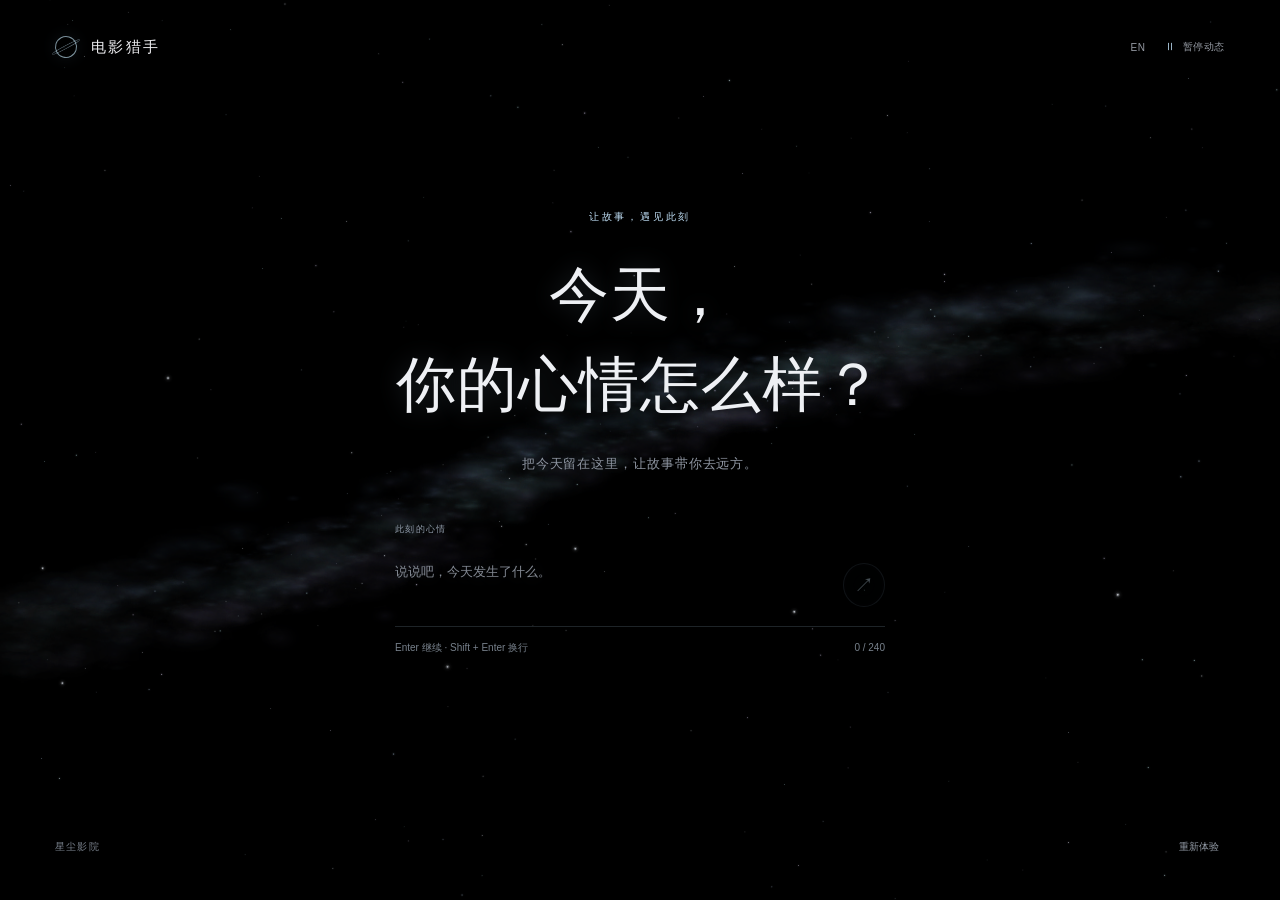
==== commit eabcf244: "Publish stardust cinema with genre choices and refined particle transitions" ====
--- a/index.html
+++ b/index.html
@@ -1,36 +1,27 @@
 <!doctype html>
 <html lang="zh-CN">
 <head>
-  <meta charset="UTF-8" />
-  <meta name="viewport" content="width=device-width, initial-scale=1" />
-  <meta name="theme-color" content="#000000" />
-  <meta name="description" content="电影猎手：说出心情，回答四个小问题，在世界电影中找到今晚的故事。支持中文、英文与国家多选。" />
+  <meta charset="utf-8"><meta name="viewport" content="width=device-width, initial-scale=1">
+  <meta name="color-scheme" content="dark"><meta name="theme-color" content="#000000">
   <title>电影猎手 · 让故事遇见此刻</title>
-  <link rel="icon" type="image/svg+xml" href="./assets/favicon.svg" />
-  <link rel="stylesheet" href="./style.css?v=rounds-1" />
-  <link rel="stylesheet" href="./atmosphere.css?v=immersive-1" />
-  <script src="./miniprogram/lib/catalog.js?v=world-3" defer></script>
-  <script src="./miniprogram/lib/recommend.js?v=world-3" defer></script>
-  <script src="./data/catalog.js?v=immersive-1" defer></script>
-  <script src="./data/ratings.js" defer></script>
-  <script src="./engine.js?v=rounds-1" defer></script>
-  <script src="./interview.js?v=adaptive-1" defer></script>
-  <script src="./country-order.js?v=adaptive-1" defer></script>
-  <script src="./deployment.js" defer></script>
-  <script src="./app.js?v=rounds-1" defer></script>
-  <script src="./atmosphere.js?v=immersive-1" defer></script>
+  <link rel="stylesheet" href="./motion-lab/base.css?v=f1e8172f22b7"><link rel="stylesheet" href="./motion-lab/stardust.css?v=f1e8172f22b7">
+<meta name="movie-hunter-release" content="f1e8172f22b7">
 </head>
-<body>
-  <a class="skip-link" href="#main">跳转到主要内容</a>
-  <header class="header">
-    <a class="brand" href="#home" aria-label="电影猎手首页"><svg viewBox="0 0 40 40" aria-hidden="true"><circle class="brand-orbit" cx="20" cy="20" r="17"/><ellipse cx="20" cy="20" rx="11" ry="17" transform="rotate(42 20 20)"/><path class="brand-play" d="m17 14 9 6-9 6z"/><circle class="brand-spark" cx="31" cy="7" r="2"/></svg><span>电影猎手</span></a>
-    <div class="header-actions"><nav aria-label="主导航"><button class="nav-link" data-nav="results" hidden><span class="nav-label">电影空间</span></button><button class="nav-link" data-nav="saved" hidden><span class="nav-label">想看片单</span> <span class="saved-count" hidden>0</span></button></nav><button class="motion-toggle" data-action="toggle-motion" aria-pressed="false">暂停漂浮</button><div class="language-switch" role="group" aria-label="语言 / Language"><button class="lang-button" data-locale="zh" lang="zh-CN" aria-label="切换为中文" aria-pressed="true">中文</button><button class="lang-button" data-locale="en" lang="en" aria-label="Switch to English" aria-pressed="false">EN</button></div></div>
+<body data-public="true" data-theme="stardust" data-phase="mood">
+  <header class="lab-header">
+    <a href="./"><i class="brand-mark" aria-hidden="true"></i><span>电影猎手</span></a>
+    <div class="lab-controls"><button id="locale-toggle" type="button">EN</button><button id="motion-toggle" type="button" aria-pressed="false">暂停动态</button><button id="particle-replay" hidden type="button" aria-label="重播粒子聚合">重播聚合</button><button id="prompt-open" hidden type="button">动效提示词</button></div>
   </header>
-  <main id="main" class="scene-layer" tabindex="-1"></main>
-  <footer class="footer"><span>让故事，遇见此刻。</span><button data-action="about">关于推荐与评分</button></footer>
-  <dialog id="detail-dialog" class="dialog detail-dialog" aria-labelledby="detail-title"></dialog>
-  <dialog id="about-dialog" class="dialog about-dialog" aria-labelledby="about-title"></dialog>
-  <div class="toast" role="status" aria-live="polite" hidden></div>
-  <noscript><p>请开启 JavaScript，体验心情选片。</p></noscript>
+  <nav hidden class="phase-nav" aria-label="预览阶段"><button type="button" data-phase="mood">01 心情</button><button type="button" data-phase="questions">02 问答</button><button type="button" data-phase="results">03 电影</button></nav>
+  <main id="stage" class="stage stage-mood"></main>
+  <footer class="lab-footer"><a hidden href="index.html">← 全部方案</a><span id="variant-label">01 / 星尘影院</span><button id="restart" type="button">重新体验</button></footer>
+  <dialog id="prompt-dialog" hidden aria-labelledby="prompt-title"><button id="prompt-close" type="button">关闭</button><h2 id="prompt-title"></h2><p id="prompt-source"></p><pre id="prompt-text"></pre><button id="prompt-copy" type="button">复制提示词</button><p id="copy-status" role="status"></p></dialog>
+  <div id="announcement" class="sr-only" aria-live="polite"></div>
+  <noscript><p style="text-align:center">请启用 JavaScript 体验动态选片流程。</p></noscript>
+  <script src="./miniprogram/lib/catalog.js?v=f1e8172f22b7"></script>
+  <script src="./miniprogram/lib/recommend.js?v=f1e8172f22b7"></script>
+  <script src="./data/catalog.js?v=f1e8172f22b7"></script><script src="./data/ratings.js?v=f1e8172f22b7"></script>
+  <script src="./engine.js?v=f1e8172f22b7"></script><script src="./interview.js?v=f1e8172f22b7"></script><script src="./country-order.js?v=f1e8172f22b7"></script>
+  <script src="./deployment.js?v=f1e8172f22b7"></script><script src="./motion-lab/starfield.js?v=f1e8172f22b7"></script><script src="./motion-lab/particles.js?v=f1e8172f22b7"></script><script src="./motion-lab/experience.js?v=f1e8172f22b7"></script>
 </body>
 </html>
--- a/motion-lab/base.css
+++ b/motion-lab/base.css
@@ -0,0 +1,73 @@
+@charset "UTF-8";
+:root{color-scheme:dark;--accent:#bed4e7;--accent-rgb:190,212,231;--muted:#898e98;--white:#eeeef1;font-family:-apple-system,BlinkMacSystemFont,"PingFang SC","Microsoft YaHei",sans-serif;background:#000;color:var(--white);font-synthesis:none}
+*{box-sizing:border-box}body{margin:0;background:#000;min-height:100svh}button,input,textarea{font:inherit}button,a,input,textarea{-webkit-tap-highlight-color:transparent}button,a{touch-action:manipulation}button{cursor:pointer;color:inherit}a{color:inherit;text-decoration:none}button{border:0;background:none}button:disabled{opacity:.32;cursor:default}button:focus-visible,a:focus-visible,input:focus-visible,textarea:focus-visible{outline:2px solid var(--accent);outline-offset:6px}button,a{transition:color .2s,opacity .2s,background .2s}button:hover:not(:disabled),a:hover{color:#fff}::selection{background:rgba(var(--accent-rgb),.3)}.sr-only{position:absolute;width:1px;height:1px;padding:0;margin:-1px;overflow:hidden;clip:rect(0,0,0,0);white-space:nowrap;border:0}[hidden]{display:none!important}
+.lab-header,.lab-footer{position:relative;z-index:5;display:flex;align-items:center;justify-content:space-between;gap:20px;padding:30px 4.3vw}.lab-header>a{display:flex;align-items:center;gap:14px;font-size:15px;letter-spacing:.15em}.brand-mark{display:inline-block;width:22px;height:22px;border:1px solid #b1b7c0;border-radius:50%;position:relative;transform:rotate(-28deg)}.brand-mark:after{content:"";position:absolute;inset:8px -6px;border-top:1px solid #b1b7c0;border-bottom:1px solid #b1b7c0;border-radius:50%}.brand-sub{display:block;font-family:ui-monospace,SFMono-Regular,monospace;font-size:8px;letter-spacing:.26em;color:#7d8590;margin-top:6px}.lab-controls{display:flex;align-items:center;gap:20px}.lab-controls button{padding:10px 0;color:#969ba4;font-size:11px;letter-spacing:.05em}.lab-controls #motion-toggle:before{content:'Ⅱ';margin-right:7px;color:var(--accent)}.lab-controls #motion-toggle[aria-pressed=true]:before{content:'▷'}.phase-nav{position:relative;z-index:2;display:flex;justify-content:center;gap:30px;padding:18px 20px}.phase-nav button{position:relative;font-size:11px;letter-spacing:.12em;color:#808690;padding:10px 0}.phase-nav button[aria-current],.phase-nav button.active{color:#e4e6eb}.phase-nav button[aria-current]:after,.phase-nav button.active:after{content:'';height:1px;background:var(--accent);position:absolute;bottom:0;left:0;right:0;box-shadow:0 0 8px rgba(var(--accent-rgb),.5)}.stage{position:relative;z-index:2;min-height:calc(100svh - 225px);padding:38px 26px 50px;display:grid;align-content:center;transition:opacity .2s,transform .2s}.stage.is-leaving{opacity:0;transform:translateY(-8px)}.stage.is-entering{animation:content-arrive .2s both}.mood-panel,.question-panel{width:min(100%,610px);margin:auto}.mood-panel{text-align:center}.eyebrow,.hero-kicker{font:10px/1.6 ui-monospace,SFMono-Regular,monospace;letter-spacing:.22em;text-transform:uppercase;color:var(--accent);margin:0 0 25px}h1{font-family:"Songti SC","Noto Serif CJK SC","Source Han Serif SC",Georgia,serif;font-weight:400;font-size:clamp(34px,4.5vw,62px);letter-spacing:.015em;line-height:1.5;margin:0 0 21px;text-wrap:balance;color:#eef0f4;text-shadow:0 0 40px rgba(var(--accent-rgb),.14)}.lead{font-size:13px;color:#8f96a2;line-height:1.9;letter-spacing:.07em}.mood-form{margin:47px auto 0;max-width:490px}.input-row{display:flex;align-items:center;gap:18px;border-bottom:1px solid #454a54;padding:12px 0;transition:border-color .3s,box-shadow .3s}.input-row:focus-within{border-color:var(--accent);box-shadow:0 10px 24px -18px rgba(var(--accent-rgb),.5)}.mood-input{resize:none;width:100%;background:none;border:0;color:#e7eaf0;outline:none;line-height:1.7;min-height:32px;max-height:110px;font-size:14px;padding:5px 0}.mood-input::placeholder{color:#838993;font-size:13px}.input-row .primary-button{flex-shrink:0;border:1px solid #555c68;border-radius:50%;width:42px;height:42px;padding:0;font-size:0}.input-row .primary-button:after{content:'↗';font-size:20px}.field-footer{display:flex;justify-content:space-between;gap:12px;margin-top:13px;font-size:10px;color:#77808b;line-height:1.5}.error{font-size:12px;color:#e1aa98;min-height:18px}.question-panel{max-width:610px}.question-panel h1{font-size:clamp(29px,3.1vw,42px)}.question-panel .eyebrow{display:flex;justify-content:space-between;margin-bottom:18px}.step-dots{display:inline-flex;gap:6px}.step-dots span{width:4px;height:4px;border-radius:50%;background:#494f5a}.step-dots .active{background:var(--accent)}.question-help{font-size:12px;line-height:1.8;color:#9097a2;margin:0 0 23px}.option-list{display:grid;gap:0;margin:20px 0 27px}.option-row{position:relative;display:block;cursor:pointer;border-bottom:1px solid rgba(255,255,255,.08)}.option-row input{position:absolute;opacity:0;width:1px;height:1px}.option-content{display:flex;align-items:center;gap:16px;min-height:59px;padding:14px 13px;color:#9bA2ac;transition:background .25s,color .25s,padding .25s}.option-label{font-size:14px;letter-spacing:.05em}.option-content .description{font-size:11px;color:#7c8592;margin-left:auto}.check{margin-left:auto;min-width:14px;color:var(--accent)}.option-row:hover .option-content{color:#fff;background:rgba(var(--accent-rgb),.025)}.option-row input:checked+.option-content{color:#f0f1f4;background:linear-gradient(90deg,rgba(var(--accent-rgb),.07),transparent)}.option-row input:focus-visible+.option-content{outline:1px solid var(--accent);outline-offset:3px}.question-actions{display:flex;justify-content:space-between;align-items:center;gap:15px}.primary-button,.secondary-button{padding:12px 25px;min-height:44px;font-size:12px;letter-spacing:.09em;border-radius:2px}.primary-button{background:#dce3e9;color:#12151a}.primary-button:hover:not(:disabled){background:#fff;color:#050505}.secondary-button{border:1px solid #454c59;color:#b5bdc8}.text-button{color:#8d97a5;font-size:11px;padding:10px 0}.lab-footer{font-size:10px;letter-spacing:.09em;color:#79818c;padding-top:15px;padding-bottom:27px}.lab-footer button{font-size:10px;color:#929aa5}.lab-footer #variant-label{font-family:ui-monospace,SFMono-Regular,monospace;letter-spacing:.16em}
+.stage-results{padding-top:21px;align-content:start}.results-panel{width:min(100%,1010px);margin:auto}.results-header{display:flex;align-items:baseline;justify-content:space-between;gap:20px;margin-bottom:28px}.results-header h1{font-family:inherit;font-size:14px;letter-spacing:.1em;margin:0;color:#c5ced8}.results-header .eyebrow{margin:0}.preview-note{font-size:10px;color:#8b94a1;line-height:1.7;margin:8px 0 18px}.film-stage{display:grid;grid-template-columns:minmax(180px,260px) minmax(240px,1fr);gap:68px;align-items:center;max-width:850px;margin:auto}.hero-poster-wrap{position:relative;isolation:isolate}.hero-poster-wrap:after{content:'';position:absolute;bottom:-26px;left:10%;right:10%;height:50px;background:radial-gradient(ellipse,rgba(var(--accent-rgb),.12),transparent 70%);z-index:-1}.hero-poster{display:block;width:100%;aspect-ratio:2/3;object-fit:cover;box-shadow:0 16px 65px #000;max-height:400px}.hero-kicker{font-size:9px;margin-bottom:17px}.film-title{font:400 clamp(29px,3vw,44px)/1.3 "Songti SC","Noto Serif CJK SC",Georgia,serif;color:#f0f2f5;margin:0 0 8px}.film-meta{display:flex;flex-wrap:wrap;gap:10px;font-size:10px;color:#929aa5;line-height:1.8;margin-bottom:24px}.film-reason{font-size:14px;line-height:1.9;color:#cad1d9;margin:0 0 18px}.film-synopsis{font-size:12px;color:#8d96a3;line-height:1.9;margin:0 0 17px}.rating-evidence{font-size:10px;color:#8791a0;line-height:1.9}.rating-evidence a{color:#cad8e6;border-bottom:1px solid #414955;margin-right:13px;display:inline-block}.rating-evidence small{display:block;font-size:9px;margin-top:6px}.film-actions{display:flex;gap:17px;align-items:center;margin-top:24px}.film-nav{display:flex;align-items:center;justify-content:center;gap:26px;margin:25px 0 18px;color:#9aa5b4;font:11px ui-monospace,SFMono-Regular,monospace}.film-nav button{border:1px solid #303b47;border-radius:50%;height:34px;width:34px;font-size:16px;flex-shrink:0}.film-thumbnails{display:flex;gap:16px;justify-content:center;overflow-x:auto;scroll-snap-type:x proximity;padding:8px 8px 16px;scrollbar-width:thin;scrollbar-color:#3c424c transparent}.thumb{display:flex;flex-direction:column;gap:8px;padding:0;flex:0 0 69px;opacity:.45;transition:opacity .25s;text-align:center;scroll-snap-align:center}.thumb img{width:69px;height:98px;object-fit:cover;transition:box-shadow .25s}.thumb span{font-size:9px;max-width:69px;overflow:hidden;text-overflow:ellipsis;white-space:nowrap}.thumb[aria-current=true],.thumb[aria-pressed=true],.thumb.active,.thumb:hover,.thumb:focus-visible{opacity:1}.thumb[aria-current=true] img,.thumb[aria-pressed=true] img,.thumb.active img{outline:1px solid #c6d3df;outline-offset:4px}.batch-notice{font-size:10px;line-height:1.7;color:#788494;text-align:center}.result-tools{display:flex;align-items:center;justify-content:center;gap:25px}.selected-panel{text-align:center;max-width:600px;margin:auto}.selected-poster{width:145px;aspect-ratio:2/3;object-fit:cover;margin:0 auto 25px;box-shadow:0 0 55px rgba(var(--accent-rgb),.09)}.chosen-title{font:400 32px/1.5 "Songti SC",Georgia,serif}.button-row{display:flex;justify-content:center;gap:20px;margin-top:30px}dialog{position:fixed;width:min(680px,calc(100% - 32px));max-height:85svh;border:1px solid #333d48;background:#080b10;color:#e5e9ee;padding:30px;box-shadow:0 0 100px #000}dialog::backdrop{background:rgba(0,0,0,.86);backdrop-filter:blur(10px)}#prompt-close{float:right;color:#98a4b5;padding:5px 0}dialog h2{font-weight:400;font-size:23px;margin:15px 0}#prompt-source{color:#95a3b4;font-size:11px;line-height:1.8}#prompt-source a{text-decoration:underline}#prompt-text{white-space:pre-wrap;font:12px/1.95 -apple-system,"PingFang SC",sans-serif;color:#aab4c1;margin:24px 0}#prompt-copy{border:1px solid #637184;padding:12px 24px;font-size:12px}#copy-status{font-size:11px;color:#adc7df;min-height:18px}
+@keyframes content-arrive{from{opacity:0;transform:translateY(9px)}to{opacity:1;transform:none}}@media(min-width:1500px){.stage{min-height:calc(100svh - 236px)}.stage-mood{padding-bottom:110px}}@media(max-width:650px){.lab-header{padding:22px 22px;gap:12px}.lab-header>a{font-size:13px;gap:10px}.brand-sub{font-size:7px}.lab-controls{gap:13px}.lab-controls button{font-size:10px}.lab-controls #motion-toggle{font-size:0}.lab-controls #motion-toggle:before{font-size:15px;margin:0}.lab-header .brand-mark{width:18px;height:18px}.phase-nav{gap:28px;padding:13px 20px}.stage{min-height:calc(100svh - 216px);padding:35px 26px 42px}.mood-panel h1{font-size:37px;line-height:1.55}.eyebrow{font-size:9px}.lead{font-size:12px;letter-spacing:.02em}.mood-form{margin-top:37px}.field-footer{font-size:9px}.lab-footer{padding:20px 22px;gap:10px;font-size:9px}.lab-footer #variant-label{letter-spacing:.02em;font-size:8px}.question-panel h1{font-size:29px}.option-content{min-height:57px;padding-left:8px;padding-right:8px}.option-content .description{font-size:9px}.option-label{font-size:13px}.stage-results{padding:25px 23px}.results-header{display:block;margin-bottom:20px}.results-header h1{font-size:12px}.results-header .eyebrow{font-size:8px;margin-bottom:10px}.film-stage{grid-template-columns:130px 1fr;gap:21px;align-items:start}.hero-poster{max-height:none}.hero-kicker{font-size:8px;margin:4px 0 12px;letter-spacing:.14em}.film-title{font-size:25px}.film-meta{font-size:9px;gap:6px;margin-bottom:13px}.film-reason{font-size:11px;line-height:1.8;margin-bottom:12px}.film-synopsis{font-size:11px;grid-column:1/-1}.rating-evidence{font-size:9px}.rating-evidence a{margin-right:8px}.film-actions{flex-wrap:wrap;gap:8px;margin-top:15px}.film-actions .primary-button{padding:10px 16px;font-size:11px}.film-actions .secondary-button{font-size:10px;padding:9px}.film-thumbnails{justify-content:flex-start;gap:16px}.thumb{flex-basis:59px}.thumb img{width:59px;height:85px}.thumb span{max-width:59px}.film-nav{margin-top:25px}.film-copy .film-synopsis{display:none}.results-panel .preview-note{font-size:9px}.batch-notice{font-size:9px}.primary-button,.secondary-button{padding:12px 22px}.chosen-title{font-size:28px}dialog{padding:23px}.button-row{gap:12px}}@media(max-width:360px){.lab-header{padding-inline:18px}.lab-controls{gap:10px}.brand-sub{display:none}.stage{padding-inline:22px}.mood-panel h1{font-size:32px}.film-stage{grid-template-columns:106px 1fr;gap:17px}.film-title{font-size:23px}.lab-footer{padding-inline:18px}.lab-footer #variant-label{max-width:100px;text-align:center}}@media(prefers-reduced-motion:reduce){*,*:before,*:after{animation:none!important;transition:none!important;scroll-behavior:auto!important}}.motion-paused *,.motion-paused *:before,.motion-paused *:after{animation-play-state:paused!important}.motion-paused .stage{animation:none!important;transition:none!important}
+
+/* Fine details shared by all three studies. */
+#stage h1:focus{outline:none}
+.field-label{display:block;text-align:left;font:9px ui-monospace,SFMono-Regular,monospace;letter-spacing:.14em;color:#909ba9;margin-bottom:8px}
+.mood-input{flex:1;min-width:0}
+.option-copy{display:flex;flex:1;align-items:center;justify-content:space-between;gap:18px}
+.option-description{font-size:10px;color:#7e8998;line-height:1.6;text-align:right}
+.option-check{margin-left:auto;opacity:0;color:var(--accent);font-size:12px}
+.option-row input:checked+.option-content .option-check{opacity:1}
+.step-dots{margin:0 0 18px}
+.results-header{display:grid;grid-template-columns:1fr auto;align-items:baseline;gap:9px 20px}
+.results-header .lead,.results-header .preview-note{grid-column:1/-1;font-size:10px;margin:0}
+.results-header .lead{color:#798594}
+.poster-tag{position:absolute;left:0;right:0;bottom:0;padding:27px 13px 11px;background:linear-gradient(transparent,rgba(0,0,0,.8));font-size:9px;letter-spacing:.13em;color:#d5dfe9}
+.rating-caption{display:block;font-size:9px;color:#768494;margin-top:7px}
+.film-nav .secondary-button{padding:0;min-height:34px}
+.film-counter span{color:#646f7d}
+.selection-note{font-size:10px;color:#798696;line-height:1.8}
+.primary-button>span[aria-hidden]{margin-left:15px}
+.input-row .primary-button>span{display:none}
+.text-button>span[aria-hidden]{margin-right:9px}
+.empty-state{text-align:center;padding:90px 10px}.empty-state h2{font-size:23px;font-weight:400}.empty-state p{font-size:12px;color:#8894a5;line-height:1.8;margin-bottom:25px}
+@media(max-width:650px){.results-header{display:block}.results-header h1{margin-bottom:8px}.option-copy{gap:10px}.option-description{font-size:9px;max-width:47%}.field-label{font-size:8px}.rating-caption{font-size:8px}}
+
+.film-stage{touch-action:pan-y}
+
+/* Allow the film rail and translated copy to shrink inside a narrow viewport. */
+.stage{grid-template-columns:minmax(0,1fr)}
+.results-panel,.hero-copy,.film-stage,.hero-poster-wrap{min-width:0}
+.hero-poster{height:auto}
+.film-meta{overflow-wrap:anywhere}
+
+/* Country choices stay compact, ordered and available in every motion study. */
+.country-panel .question-help{max-width:560px;margin-bottom:12px}
+.country-selection-status{font-size:11px;line-height:1.7;color:var(--accent);margin:12px 0 5px;overflow-wrap:anywhere}
+.country-options{margin-top:8px;margin-bottom:10px}
+.country-option .option-content{min-height:43px;padding-top:10px;padding-bottom:10px}
+.country-option .option-label{font-size:13px}
+.country-option .option-content{animation-delay:0s!important}
+.country-more{border-top:1px solid rgba(255,255,255,.1);margin-top:14px}
+.country-more summary{display:flex;align-items:center;gap:12px;list-style:none;cursor:pointer;padding:15px 12px;font-size:12px;color:#a0abb8}
+.country-more summary::-webkit-details-marker{display:none}
+.country-more summary::after{content:'+';font-size:18px;color:var(--accent)}
+.country-more[open] summary::after{content:'−'}
+.country-more summary:focus-visible{outline:2px solid var(--accent);outline-offset:4px}
+.country-more-count{margin-left:auto;font-size:10px;color:#8d98a6}
+.country-order-note{font-size:10px;line-height:1.8;color:#818d9a;margin:16px 0 23px}
+.country-result-summary{text-align:center;margin:0 0 26px}
+.country-current{max-width:100%;font-size:11px;line-height:1.8;color:#a0abb8;overflow-wrap:anywhere}
+@media(max-width:650px){.country-panel .question-help{font-size:11px}.country-option .option-content{min-height:43px}.country-more summary{padding-inline:8px}.country-current{font-size:10px}.country-order-note{font-size:9px}.country-selection-status{font-size:10px}}
+
+/* Genre choice uses the same stable single-column rhythm as regions. */
+.genre-panel .question-help{max-width:560px;margin-bottom:12px}
+.genre-selection-status{font-size:11px;line-height:1.7;color:var(--accent);margin:12px 0 5px;overflow-wrap:anywhere}
+.genre-options{margin-top:8px;margin-bottom:23px}
+.genre-option .option-content{min-height:45px;padding-block:10px;animation-delay:0s!important}
+.country-result-summary{display:flex;justify-content:center;align-items:center;flex-wrap:wrap;gap:4px 24px}
+.genre-current{max-width:100%;font-size:11px;line-height:1.8;color:#a0abb8;overflow-wrap:anywhere}
+@media(max-width:650px){.genre-panel .question-help{font-size:11px}.genre-option .option-content{min-height:44px}.genre-current,.genre-selection-status{font-size:10px}.country-result-summary{gap:0 18px}}
+
+/* A quiet progress legend within the current question, separate from the main navigation. */
+.step-dots{display:flex;align-items:center;gap:24px;margin:0 0 22px;font-size:10px;line-height:1.6;letter-spacing:.04em;white-space:nowrap}
+.step-dots span{display:inline-flex;align-items:center;gap:7px;width:auto;height:auto;border-radius:0;background:none;color:#87919c}
+.step-dots span:before{content:'';flex:0 0 3px;width:3px;height:3px;border-radius:50%;background:#53606d}
+.step-dots .done{color:#a5b0bc}.step-dots .done:before{background:#899ba9}
+.step-dots .active{background:none;color:var(--accent)}.step-dots .active:before{background:var(--accent);box-shadow:0 0 8px rgba(var(--accent-rgb),.4)}
+@media(max-width:650px){.step-dots{gap:18px;font-size:9px;margin-bottom:20px}.step-dots span{gap:6px}}
--- a/motion-lab/stardust.css
+++ b/motion-lab/stardust.css
@@ -0,0 +1,42 @@
+:root{--accent:#bfdef5;--accent-rgb:191,222,245}
+body[data-theme=stardust]{background:#000}
+body[data-public=true] .stage{min-height:calc(100svh - 170px)}
+body[data-public=true] .lab-footer{justify-content:space-between}
+#starfield{position:fixed;inset:0;z-index:0;pointer-events:none}
+.particle-canvas{position:fixed;inset:0;z-index:4;pointer-events:none}
+body[data-theme=stardust] .stage{transition:none!important;opacity:1;transform:none!important;animation:none!important}
+body[data-theme=stardust] .stage.is-leaving{opacity:1;transform:none!important}
+.lab-header,.lab-footer{z-index:3}.lab-controls{gap:20px}.lab-controls button{font-size:10px}
+.brand-mark{border-color:#bddef0a6;box-shadow:0 0 16px #97ceff16}.brand-mark:after{border-color:#bddef06b}
+.primary-button{background:linear-gradient(120deg,#9acdfa14,#abc4f505);border:1px solid #b3daff40;color:#e0effa;border-radius:30px;box-shadow:inset 0 0 17px #a5d9ff06,0 0 25px #86bfff08}
+.primary-button:hover:not(:disabled){background:#c4e5ff12;border-color:#bfdfff94;box-shadow:0 0 28px #96c9ff1c;color:#fff}
+.input-row .primary-button{background:#9fcfff05;border-color:#b3daff40}.input-row .primary-button:after{color:#cfebfc}
+.input-row{border-bottom:1px solid #adcde62c;box-shadow:none;position:relative}
+.input-row:focus-within{border-color:#c3e5ff99;box-shadow:0 14px 24px -21px #a0d4ff}
+.mood-input{mask-image:none;-webkit-mask-image:none;text-shadow:0 0 15px #c2e3ff26}
+.option-row{border-bottom:1px solid #b4d9f212}
+.option-row input:checked+.option-content{background:linear-gradient(90deg,#96c7e00b,transparent);box-shadow:none}
+.option-row input:checked+.option-content:before{content:'';position:absolute;left:0;width:3px;height:3px;border-radius:50%;background:#e5f7ff;box-shadow:0 0 5px #fff,0 0 13px 3px #aadaff88}
+.option-row input:checked+.option-content .option-check{color:#d8f1ff}
+.option-content{padding-left:18px}.option-row:hover .option-content{background:#9fcbe207}
+.phase-nav button[aria-current]:after{height:1px;background:linear-gradient(90deg,transparent,#cae9ff,transparent);box-shadow:0 0 9px #98cfff66}
+.hero-poster{box-shadow:none}.hero-poster-wrap:before{content:'';position:absolute;inset:-1px;pointer-events:none;border:1px solid #bbdeff22;box-shadow:0 0 36px #99c9ff10,inset 0 0 25px #bbdeff0b}
+.hero-poster-wrap:after{display:block;inset:15% -20% -12%;height:auto;z-index:-1;background:radial-gradient(ellipse at 60% 60%,#8facda13,transparent 69%);filter:blur(22px)}
+.poster-tag{background:none;bottom:-24px;padding:0;text-align:center;color:#b6cce0}
+.film-thumbnails .thumb.active img,.thumb[aria-pressed=true] img{outline:none}
+.thumb.active:after{content:'';height:1px;width:65%;background:linear-gradient(90deg,transparent,#c5e8ff,transparent);box-shadow:0 0 9px #9bdaff44;margin:0 auto}
+.film-thumbnails{padding-top:10px}.film-nav button{border-color:#c1deef26;background:#b6dfff03}.film-nav button:hover{border-color:#cee7ff88;box-shadow:0 0 20px #b8dfff14}
+.film-stage{gap:65px}.film-reason{color:#c8d5e2}.rating-evidence a{border-bottom-color:#94b4d43d}
+.results-header{margin-bottom:36px}.stage-mood h1{font-size:clamp(36px,4.7vw,65px);letter-spacing:.015em}
+.mood-panel .eyebrow{letter-spacing:.28em}.selected-poster{box-shadow:0 0 48px #9bc7ff16}
+#prompt-dialog{z-index:10;background:#05090ef5;border:1px solid #adc9e332;border-radius:10px}
+#particle-replay{color:#bad8e7}.lab-footer #variant-label{letter-spacing:.12em}
+@media(max-width:650px){.lab-header{padding:20px}.lab-controls{gap:12px}.lab-controls button{font-size:9px}.lab-header>a{font-size:12px;gap:8px}.brand-sub{display:none}.lab-header .brand-mark{width:15px;height:15px}.stage-mood h1{font-size:36px}.film-stage{gap:21px}.poster-tag{font-size:8px;bottom:-22px}.stage-mood .mood-panel{padding-bottom:25px}.lab-header #particle-replay{font-size:0}.lab-header #particle-replay:after{content:'↻';font-size:17px;color:#bcd6e7}}
+@media(max-width:360px){.lab-controls{gap:11px}.lab-header{padding-inline:16px}.lab-header>a{font-size:10px;letter-spacing:.08em}.stage-mood h1{font-size:31px}.film-stage{gap:17px}}
+/* Quiet interaction feedback without shifting the click target. */
+body[data-theme=stardust] button,body[data-theme=stardust] a,body[data-theme=stardust] .option-content{transition:color .22s ease,background-color .22s ease,border-color .22s ease,opacity .22s ease}
+
+/* Sharp native content at rest; starlight resolves into it at the end of entry. */
+body[data-theme=stardust] h1,body[data-theme=stardust] .film-title{text-shadow:0 0 24px #b8dfff32}
+@media(prefers-reduced-motion:reduce){body[data-theme=stardust] button,body[data-theme=stardust] a,body[data-theme=stardust] .option-content{transition:none}}
+.motion-paused body[data-theme=stardust] button,.motion-paused body[data-theme=stardust] a,.motion-paused body[data-theme=stardust] .option-content{transition:none}
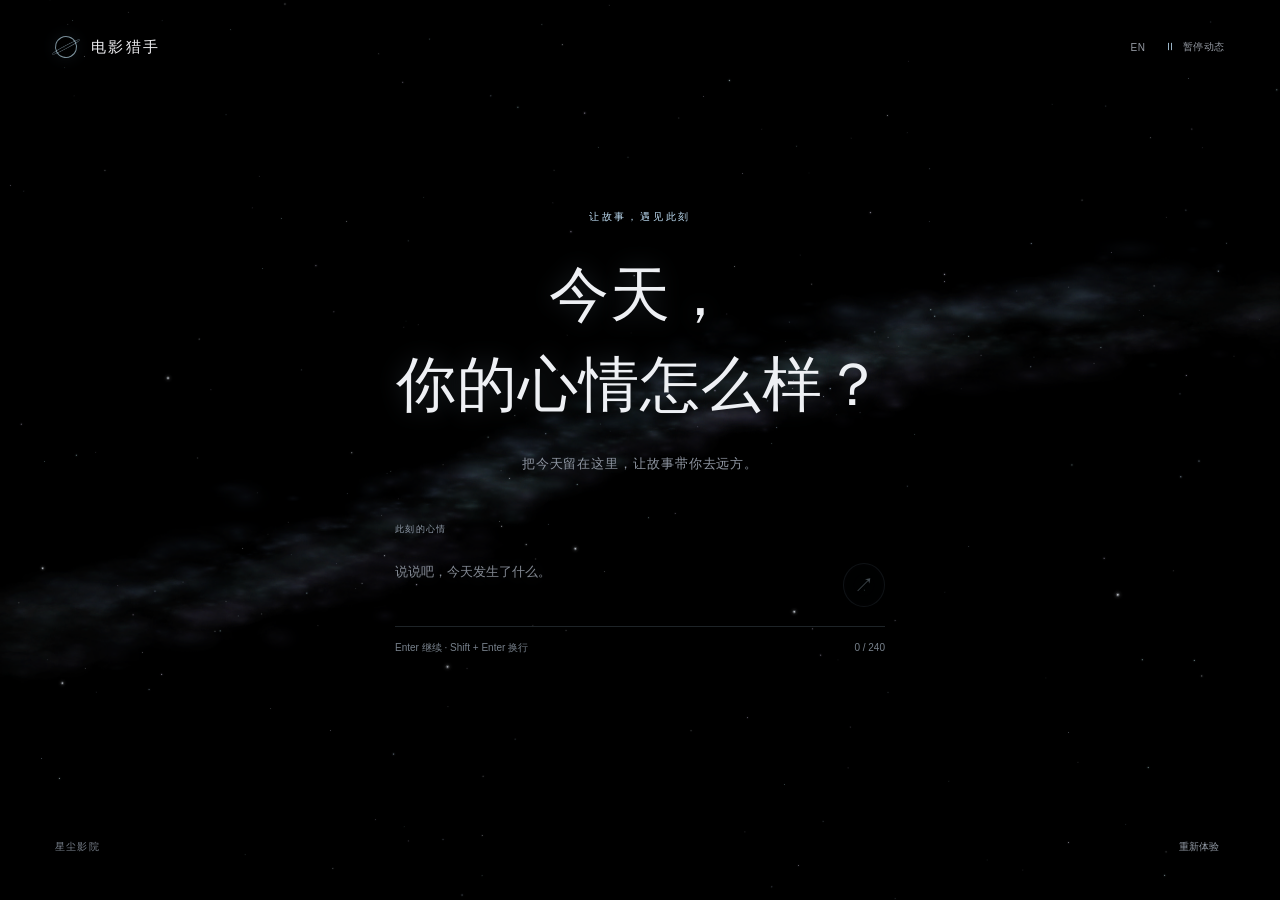
==== commit 06bc8ef9: "Rotate fresh matching films on request and explain exhausted selections" ====
--- a/index.html
+++ b/index.html
@@ -4,8 +4,8 @@
   <meta charset="utf-8"><meta name="viewport" content="width=device-width, initial-scale=1">
   <meta name="color-scheme" content="dark"><meta name="theme-color" content="#000000">
   <title>电影猎手 · 让故事遇见此刻</title>
-  <link rel="stylesheet" href="./motion-lab/base.css?v=f1e8172f22b7"><link rel="stylesheet" href="./motion-lab/stardust.css?v=f1e8172f22b7">
-<meta name="movie-hunter-release" content="f1e8172f22b7">
+  <link rel="stylesheet" href="./motion-lab/base.css?v=eec7225ad4dd"><link rel="stylesheet" href="./motion-lab/stardust.css?v=eec7225ad4dd">
+<meta name="movie-hunter-release" content="eec7225ad4dd">
 </head>
 <body data-public="true" data-theme="stardust" data-phase="mood">
   <header class="lab-header">
@@ -18,10 +18,10 @@
   <dialog id="prompt-dialog" hidden aria-labelledby="prompt-title"><button id="prompt-close" type="button">关闭</button><h2 id="prompt-title"></h2><p id="prompt-source"></p><pre id="prompt-text"></pre><button id="prompt-copy" type="button">复制提示词</button><p id="copy-status" role="status"></p></dialog>
   <div id="announcement" class="sr-only" aria-live="polite"></div>
   <noscript><p style="text-align:center">请启用 JavaScript 体验动态选片流程。</p></noscript>
-  <script src="./miniprogram/lib/catalog.js?v=f1e8172f22b7"></script>
-  <script src="./miniprogram/lib/recommend.js?v=f1e8172f22b7"></script>
-  <script src="./data/catalog.js?v=f1e8172f22b7"></script><script src="./data/ratings.js?v=f1e8172f22b7"></script>
-  <script src="./engine.js?v=f1e8172f22b7"></script><script src="./interview.js?v=f1e8172f22b7"></script><script src="./country-order.js?v=f1e8172f22b7"></script>
-  <script src="./deployment.js?v=f1e8172f22b7"></script><script src="./motion-lab/starfield.js?v=f1e8172f22b7"></script><script src="./motion-lab/particles.js?v=f1e8172f22b7"></script><script src="./motion-lab/experience.js?v=f1e8172f22b7"></script>
+  <script src="./miniprogram/lib/catalog.js?v=eec7225ad4dd"></script>
+  <script src="./miniprogram/lib/recommend.js?v=eec7225ad4dd"></script>
+  <script src="./data/catalog.js?v=eec7225ad4dd"></script><script src="./data/ratings.js?v=eec7225ad4dd"></script>
+  <script src="./engine.js?v=eec7225ad4dd"></script><script src="./interview.js?v=eec7225ad4dd"></script><script src="./country-order.js?v=eec7225ad4dd"></script>
+  <script src="./deployment.js?v=eec7225ad4dd"></script><script src="./motion-lab/starfield.js?v=eec7225ad4dd"></script><script src="./motion-lab/particles.js?v=eec7225ad4dd"></script><script src="./motion-lab/experience.js?v=eec7225ad4dd"></script>
 </body>
 </html>
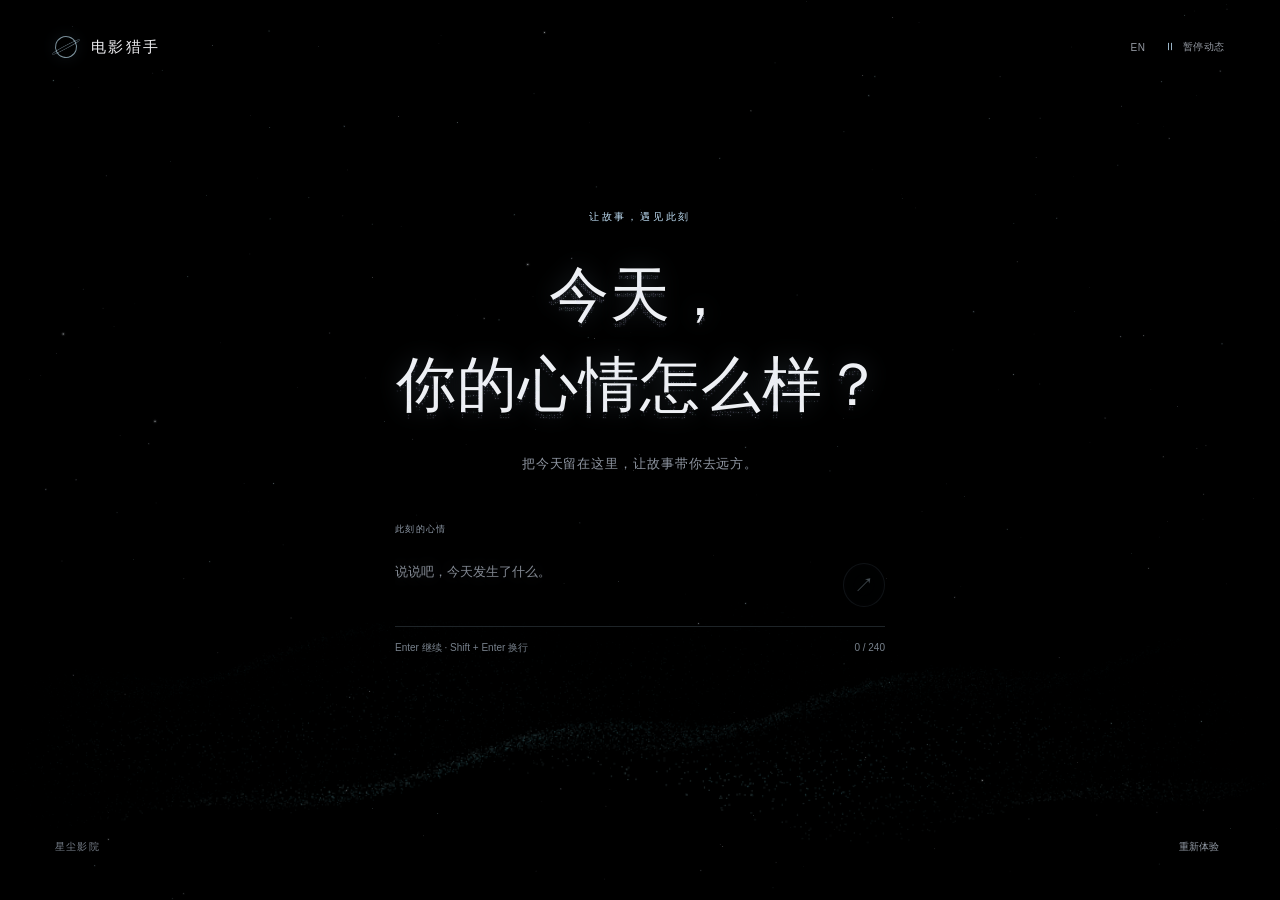
==== commit 154698c5: "Refine KIN-inspired particle currents and layered starlight" ====
--- a/index.html
+++ b/index.html
@@ -4,8 +4,8 @@
   <meta charset="utf-8"><meta name="viewport" content="width=device-width, initial-scale=1">
   <meta name="color-scheme" content="dark"><meta name="theme-color" content="#000000">
   <title>电影猎手 · 让故事遇见此刻</title>
-  <link rel="stylesheet" href="./motion-lab/base.css?v=eec7225ad4dd"><link rel="stylesheet" href="./motion-lab/stardust.css?v=eec7225ad4dd">
-<meta name="movie-hunter-release" content="eec7225ad4dd">
+  <link rel="stylesheet" href="./motion-lab/base.css?v=06198256e12e"><link rel="stylesheet" href="./motion-lab/stardust.css?v=06198256e12e">
+<meta name="movie-hunter-release" content="06198256e12e">
 </head>
 <body data-public="true" data-theme="stardust" data-phase="mood">
   <header class="lab-header">
@@ -18,10 +18,10 @@
   <dialog id="prompt-dialog" hidden aria-labelledby="prompt-title"><button id="prompt-close" type="button">关闭</button><h2 id="prompt-title"></h2><p id="prompt-source"></p><pre id="prompt-text"></pre><button id="prompt-copy" type="button">复制提示词</button><p id="copy-status" role="status"></p></dialog>
   <div id="announcement" class="sr-only" aria-live="polite"></div>
   <noscript><p style="text-align:center">请启用 JavaScript 体验动态选片流程。</p></noscript>
-  <script src="./miniprogram/lib/catalog.js?v=eec7225ad4dd"></script>
-  <script src="./miniprogram/lib/recommend.js?v=eec7225ad4dd"></script>
-  <script src="./data/catalog.js?v=eec7225ad4dd"></script><script src="./data/ratings.js?v=eec7225ad4dd"></script>
-  <script src="./engine.js?v=eec7225ad4dd"></script><script src="./interview.js?v=eec7225ad4dd"></script><script src="./country-order.js?v=eec7225ad4dd"></script>
-  <script src="./deployment.js?v=eec7225ad4dd"></script><script src="./motion-lab/starfield.js?v=eec7225ad4dd"></script><script src="./motion-lab/particles.js?v=eec7225ad4dd"></script><script src="./motion-lab/experience.js?v=eec7225ad4dd"></script>
+  <script src="./miniprogram/lib/catalog.js?v=06198256e12e"></script>
+  <script src="./miniprogram/lib/recommend.js?v=06198256e12e"></script>
+  <script src="./data/catalog.js?v=06198256e12e"></script><script src="./data/ratings.js?v=06198256e12e"></script>
+  <script src="./engine.js?v=06198256e12e"></script><script src="./interview.js?v=06198256e12e"></script><script src="./country-order.js?v=06198256e12e"></script>
+  <script src="./deployment.js?v=06198256e12e"></script><script src="./motion-lab/starfield.js?v=06198256e12e"></script><script src="./motion-lab/particles.js?v=06198256e12e"></script><script src="./motion-lab/experience.js?v=06198256e12e"></script>
 </body>
 </html>
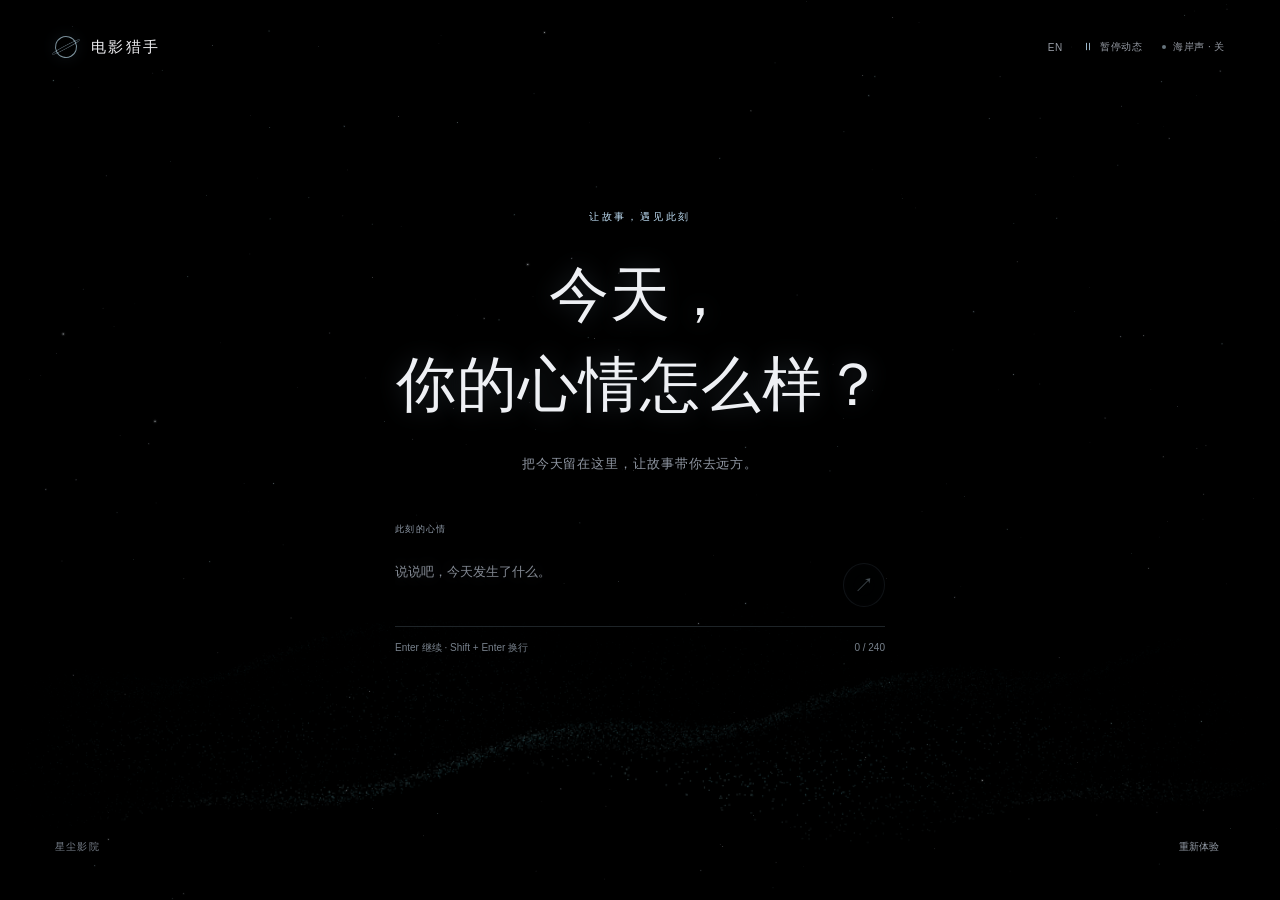
==== commit ecfd38cf: "Add gentle typing stardust and coastal ambient sound" ====
--- a/index.html
+++ b/index.html
@@ -4,13 +4,13 @@
   <meta charset="utf-8"><meta name="viewport" content="width=device-width, initial-scale=1">
   <meta name="color-scheme" content="dark"><meta name="theme-color" content="#000000">
   <title>电影猎手 · 让故事遇见此刻</title>
-  <link rel="stylesheet" href="./motion-lab/base.css?v=06198256e12e"><link rel="stylesheet" href="./motion-lab/stardust.css?v=06198256e12e">
-<meta name="movie-hunter-release" content="06198256e12e">
+  <link rel="stylesheet" href="./motion-lab/base.css?v=862d9501bfde"><link rel="stylesheet" href="./motion-lab/stardust.css?v=862d9501bfde">
+<meta name="movie-hunter-release" content="862d9501bfde">
 </head>
 <body data-public="true" data-theme="stardust" data-phase="mood">
   <header class="lab-header">
     <a href="./"><i class="brand-mark" aria-hidden="true"></i><span>电影猎手</span></a>
-    <div class="lab-controls"><button id="locale-toggle" type="button">EN</button><button id="motion-toggle" type="button" aria-pressed="false">暂停动态</button><button id="particle-replay" hidden type="button" aria-label="重播粒子聚合">重播聚合</button><button id="prompt-open" hidden type="button">动效提示词</button></div>
+    <div class="lab-controls"><button id="locale-toggle" type="button">EN</button><button id="motion-toggle" type="button" aria-pressed="false">暂停动态</button><button id="sound-toggle" type="button" aria-pressed="false">海岸声 · 关</button><button id="particle-replay" hidden type="button" aria-label="重播粒子聚合">重播聚合</button><button id="prompt-open" hidden type="button">动效提示词</button></div>
   </header>
   <nav hidden class="phase-nav" aria-label="预览阶段"><button type="button" data-phase="mood">01 心情</button><button type="button" data-phase="questions">02 问答</button><button type="button" data-phase="results">03 电影</button></nav>
   <main id="stage" class="stage stage-mood"></main>
@@ -18,10 +18,10 @@
   <dialog id="prompt-dialog" hidden aria-labelledby="prompt-title"><button id="prompt-close" type="button">关闭</button><h2 id="prompt-title"></h2><p id="prompt-source"></p><pre id="prompt-text"></pre><button id="prompt-copy" type="button">复制提示词</button><p id="copy-status" role="status"></p></dialog>
   <div id="announcement" class="sr-only" aria-live="polite"></div>
   <noscript><p style="text-align:center">请启用 JavaScript 体验动态选片流程。</p></noscript>
-  <script src="./miniprogram/lib/catalog.js?v=06198256e12e"></script>
-  <script src="./miniprogram/lib/recommend.js?v=06198256e12e"></script>
-  <script src="./data/catalog.js?v=06198256e12e"></script><script src="./data/ratings.js?v=06198256e12e"></script>
-  <script src="./engine.js?v=06198256e12e"></script><script src="./interview.js?v=06198256e12e"></script><script src="./country-order.js?v=06198256e12e"></script>
-  <script src="./deployment.js?v=06198256e12e"></script><script src="./motion-lab/starfield.js?v=06198256e12e"></script><script src="./motion-lab/particles.js?v=06198256e12e"></script><script src="./motion-lab/experience.js?v=06198256e12e"></script>
+  <script src="./miniprogram/lib/catalog.js?v=862d9501bfde"></script>
+  <script src="./miniprogram/lib/recommend.js?v=862d9501bfde"></script>
+  <script src="./data/catalog.js?v=862d9501bfde"></script><script src="./data/ratings.js?v=862d9501bfde"></script>
+  <script src="./engine.js?v=862d9501bfde"></script><script src="./interview.js?v=862d9501bfde"></script><script src="./country-order.js?v=862d9501bfde"></script>
+  <script src="./deployment.js?v=862d9501bfde"></script><script src="./motion-lab/starfield.js?v=862d9501bfde"></script><script src="./motion-lab/particles.js?v=862d9501bfde"></script><script src="./motion-lab/input-stardust.js?v=862d9501bfde"></script><script src="./motion-lab/seaside-audio.js?v=862d9501bfde"></script><script src="./motion-lab/experience.js?v=862d9501bfde"></script>
 </body>
 </html>
--- a/motion-lab/stardust.css
+++ b/motion-lab/stardust.css
@@ -40,3 +40,9 @@
 body[data-theme=stardust] h1,body[data-theme=stardust] .film-title{text-shadow:0 0 24px #b8dfff32}
 @media(prefers-reduced-motion:reduce){body[data-theme=stardust] button,body[data-theme=stardust] a,body[data-theme=stardust] .option-content{transition:none}}
 .motion-paused body[data-theme=stardust] button,.motion-paused body[data-theme=stardust] a,.motion-paused body[data-theme=stardust] .option-content{transition:none}
+
+#sound-toggle{white-space:nowrap;font-variant-numeric:tabular-nums}
+#sound-toggle:before{content:'';display:inline-block;width:4px;height:4px;margin-right:7px;vertical-align:middle;border-radius:50%;background:#66747d;transition:background-color .6s,box-shadow .6s}
+#sound-toggle[data-playing=true]:before{background:#b3dfdf;box-shadow:0 0 7px #a9dede66}
+.mood-input{caret-color:#d1edf1}
+@media(max-width:650px){.lab-controls{flex-wrap:wrap;justify-content:flex-end;row-gap:2px}.lab-header>a{flex-shrink:0}}
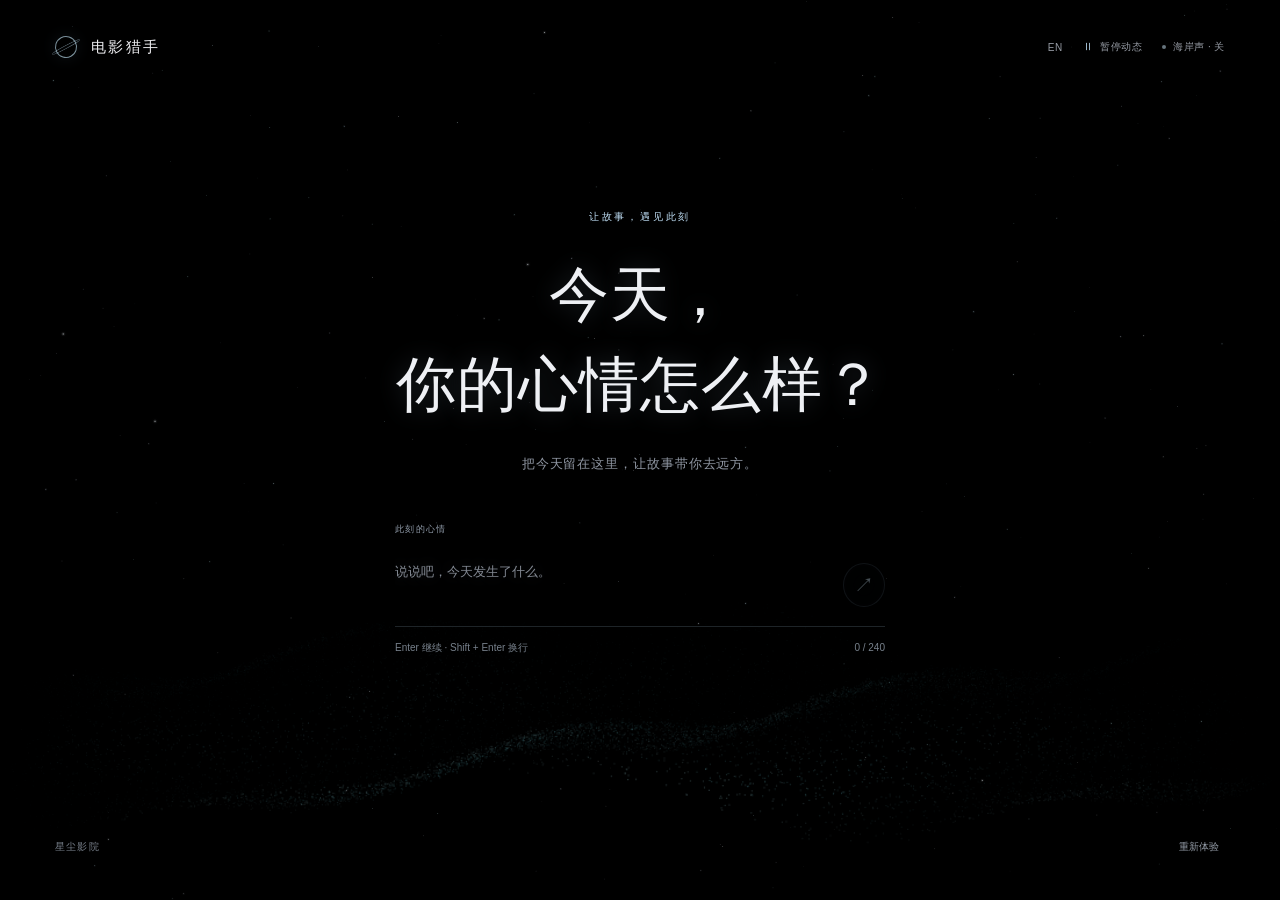
==== commit 787a9f22: "Recover coastal sound decoding with PCM fallback and clear errors" ====
--- a/index.html
+++ b/index.html
@@ -4,8 +4,8 @@
   <meta charset="utf-8"><meta name="viewport" content="width=device-width, initial-scale=1">
   <meta name="color-scheme" content="dark"><meta name="theme-color" content="#000000">
   <title>电影猎手 · 让故事遇见此刻</title>
-  <link rel="stylesheet" href="./motion-lab/base.css?v=862d9501bfde"><link rel="stylesheet" href="./motion-lab/stardust.css?v=862d9501bfde">
-<meta name="movie-hunter-release" content="862d9501bfde">
+  <link rel="stylesheet" href="./motion-lab/base.css?v=15e3d7a54290"><link rel="stylesheet" href="./motion-lab/stardust.css?v=15e3d7a54290">
+<meta name="movie-hunter-release" content="15e3d7a54290">
 </head>
 <body data-public="true" data-theme="stardust" data-phase="mood">
   <header class="lab-header">
@@ -18,10 +18,10 @@
   <dialog id="prompt-dialog" hidden aria-labelledby="prompt-title"><button id="prompt-close" type="button">关闭</button><h2 id="prompt-title"></h2><p id="prompt-source"></p><pre id="prompt-text"></pre><button id="prompt-copy" type="button">复制提示词</button><p id="copy-status" role="status"></p></dialog>
   <div id="announcement" class="sr-only" aria-live="polite"></div>
   <noscript><p style="text-align:center">请启用 JavaScript 体验动态选片流程。</p></noscript>
-  <script src="./miniprogram/lib/catalog.js?v=862d9501bfde"></script>
-  <script src="./miniprogram/lib/recommend.js?v=862d9501bfde"></script>
-  <script src="./data/catalog.js?v=862d9501bfde"></script><script src="./data/ratings.js?v=862d9501bfde"></script>
-  <script src="./engine.js?v=862d9501bfde"></script><script src="./interview.js?v=862d9501bfde"></script><script src="./country-order.js?v=862d9501bfde"></script>
-  <script src="./deployment.js?v=862d9501bfde"></script><script src="./motion-lab/starfield.js?v=862d9501bfde"></script><script src="./motion-lab/particles.js?v=862d9501bfde"></script><script src="./motion-lab/input-stardust.js?v=862d9501bfde"></script><script src="./motion-lab/seaside-audio.js?v=862d9501bfde"></script><script src="./motion-lab/experience.js?v=862d9501bfde"></script>
+  <script src="./miniprogram/lib/catalog.js?v=15e3d7a54290"></script>
+  <script src="./miniprogram/lib/recommend.js?v=15e3d7a54290"></script>
+  <script src="./data/catalog.js?v=15e3d7a54290"></script><script src="./data/ratings.js?v=15e3d7a54290"></script>
+  <script src="./engine.js?v=15e3d7a54290"></script><script src="./interview.js?v=15e3d7a54290"></script><script src="./country-order.js?v=15e3d7a54290"></script>
+  <script src="./deployment.js?v=15e3d7a54290"></script><script src="./motion-lab/starfield.js?v=15e3d7a54290"></script><script src="./motion-lab/particles.js?v=15e3d7a54290"></script><script src="./motion-lab/input-stardust.js?v=15e3d7a54290"></script><script src="./motion-lab/seaside-audio.js?v=15e3d7a54290"></script><script src="./motion-lab/experience.js?v=15e3d7a54290"></script>
 </body>
 </html>
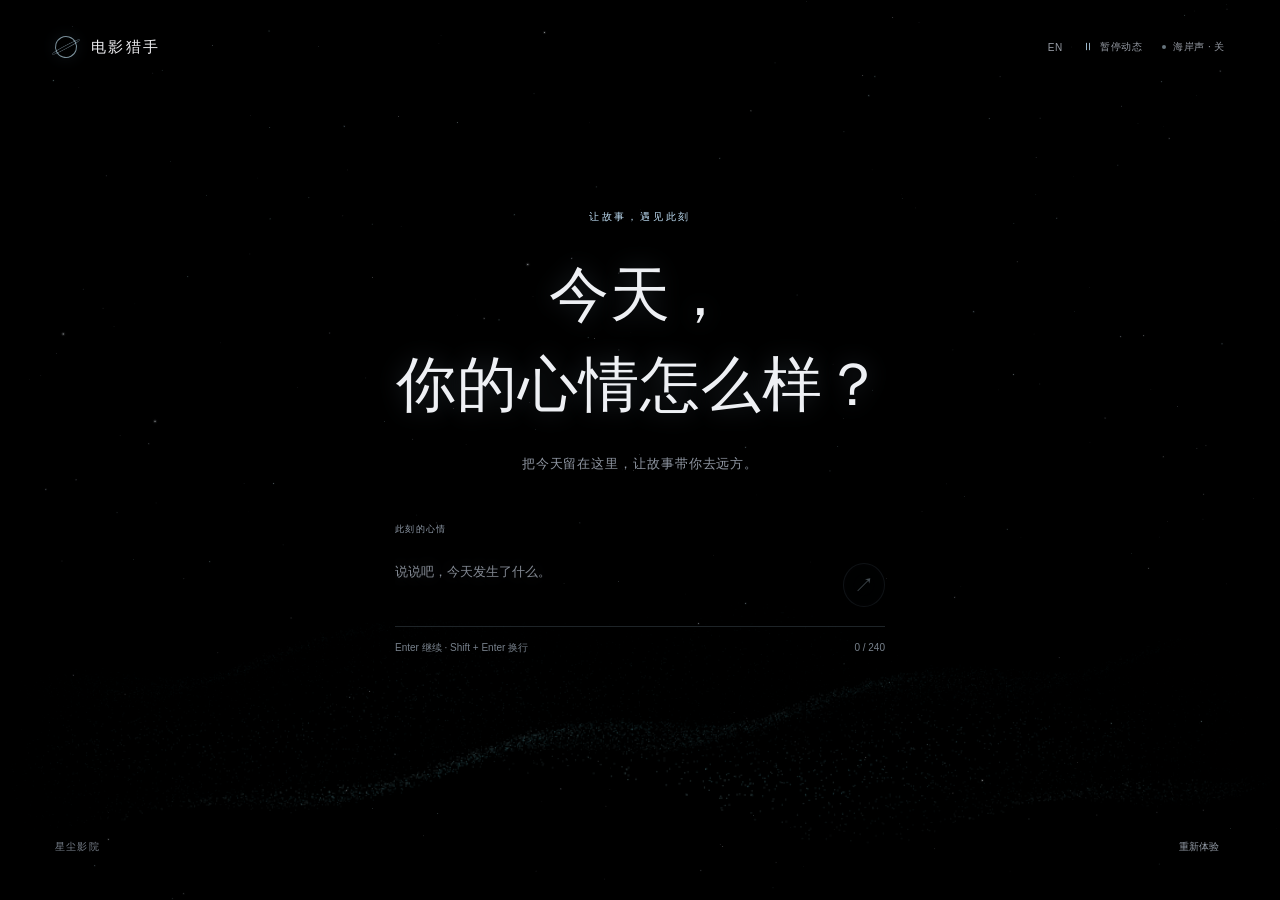
==== commit 512f001e: "Exclude all previously shown films when refreshing recommendations" ====
--- a/index.html
+++ b/index.html
@@ -4,8 +4,8 @@
   <meta charset="utf-8"><meta name="viewport" content="width=device-width, initial-scale=1">
   <meta name="color-scheme" content="dark"><meta name="theme-color" content="#000000">
   <title>电影猎手 · 让故事遇见此刻</title>
-  <link rel="stylesheet" href="./motion-lab/base.css?v=15e3d7a54290"><link rel="stylesheet" href="./motion-lab/stardust.css?v=15e3d7a54290">
-<meta name="movie-hunter-release" content="15e3d7a54290">
+  <link rel="stylesheet" href="./motion-lab/base.css?v=860486dfca85"><link rel="stylesheet" href="./motion-lab/stardust.css?v=860486dfca85">
+<meta name="movie-hunter-release" content="860486dfca85">
 </head>
 <body data-public="true" data-theme="stardust" data-phase="mood">
   <header class="lab-header">
@@ -18,10 +18,10 @@
   <dialog id="prompt-dialog" hidden aria-labelledby="prompt-title"><button id="prompt-close" type="button">关闭</button><h2 id="prompt-title"></h2><p id="prompt-source"></p><pre id="prompt-text"></pre><button id="prompt-copy" type="button">复制提示词</button><p id="copy-status" role="status"></p></dialog>
   <div id="announcement" class="sr-only" aria-live="polite"></div>
   <noscript><p style="text-align:center">请启用 JavaScript 体验动态选片流程。</p></noscript>
-  <script src="./miniprogram/lib/catalog.js?v=15e3d7a54290"></script>
-  <script src="./miniprogram/lib/recommend.js?v=15e3d7a54290"></script>
-  <script src="./data/catalog.js?v=15e3d7a54290"></script><script src="./data/ratings.js?v=15e3d7a54290"></script>
-  <script src="./engine.js?v=15e3d7a54290"></script><script src="./interview.js?v=15e3d7a54290"></script><script src="./country-order.js?v=15e3d7a54290"></script>
-  <script src="./deployment.js?v=15e3d7a54290"></script><script src="./motion-lab/starfield.js?v=15e3d7a54290"></script><script src="./motion-lab/particles.js?v=15e3d7a54290"></script><script src="./motion-lab/input-stardust.js?v=15e3d7a54290"></script><script src="./motion-lab/seaside-audio.js?v=15e3d7a54290"></script><script src="./motion-lab/experience.js?v=15e3d7a54290"></script>
+  <script src="./miniprogram/lib/catalog.js?v=860486dfca85"></script>
+  <script src="./miniprogram/lib/recommend.js?v=860486dfca85"></script>
+  <script src="./data/catalog.js?v=860486dfca85"></script><script src="./data/ratings.js?v=860486dfca85"></script>
+  <script src="./engine.js?v=860486dfca85"></script><script src="./interview.js?v=860486dfca85"></script><script src="./country-order.js?v=860486dfca85"></script>
+  <script src="./deployment.js?v=860486dfca85"></script><script src="./motion-lab/starfield.js?v=860486dfca85"></script><script src="./motion-lab/particles.js?v=860486dfca85"></script><script src="./motion-lab/input-stardust.js?v=860486dfca85"></script><script src="./motion-lab/seaside-audio.js?v=860486dfca85"></script><script src="./motion-lab/experience.js?v=860486dfca85"></script>
 </body>
 </html>
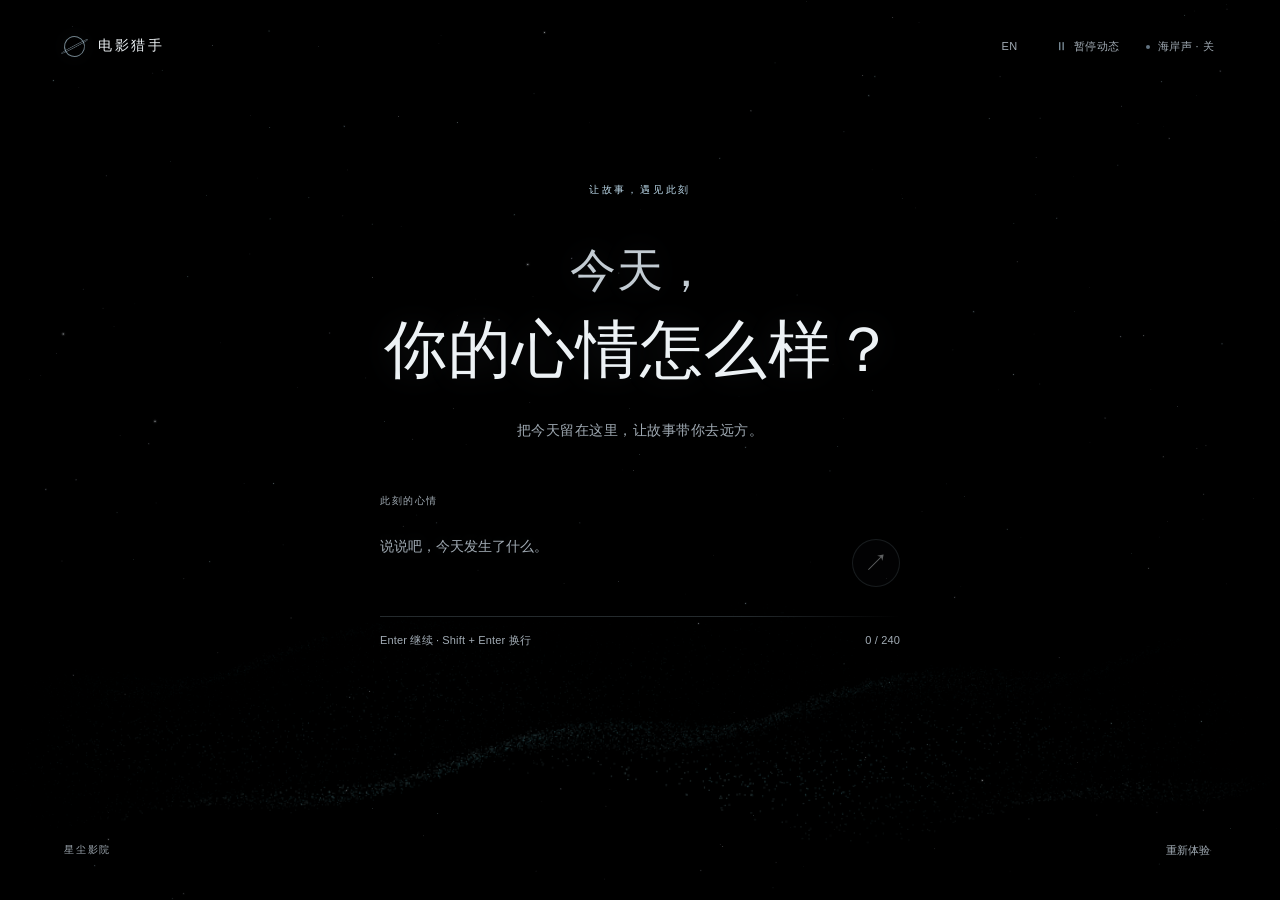
==== commit af203825: "Refine the deep-space cinema layout and responsive film browsing" ====
--- a/index.html
+++ b/index.html
@@ -4,8 +4,8 @@
   <meta charset="utf-8"><meta name="viewport" content="width=device-width, initial-scale=1">
   <meta name="color-scheme" content="dark"><meta name="theme-color" content="#000000">
   <title>电影猎手 · 让故事遇见此刻</title>
-  <link rel="stylesheet" href="./motion-lab/base.css?v=860486dfca85"><link rel="stylesheet" href="./motion-lab/stardust.css?v=860486dfca85">
-<meta name="movie-hunter-release" content="860486dfca85">
+  <link rel="stylesheet" href="./motion-lab/base.css?v=541687733bc7"><link rel="stylesheet" href="./motion-lab/stardust.css?v=541687733bc7">
+<meta name="movie-hunter-release" content="541687733bc7">
 </head>
 <body data-public="true" data-theme="stardust" data-phase="mood">
   <header class="lab-header">
@@ -18,10 +18,10 @@
   <dialog id="prompt-dialog" hidden aria-labelledby="prompt-title"><button id="prompt-close" type="button">关闭</button><h2 id="prompt-title"></h2><p id="prompt-source"></p><pre id="prompt-text"></pre><button id="prompt-copy" type="button">复制提示词</button><p id="copy-status" role="status"></p></dialog>
   <div id="announcement" class="sr-only" aria-live="polite"></div>
   <noscript><p style="text-align:center">请启用 JavaScript 体验动态选片流程。</p></noscript>
-  <script src="./miniprogram/lib/catalog.js?v=860486dfca85"></script>
-  <script src="./miniprogram/lib/recommend.js?v=860486dfca85"></script>
-  <script src="./data/catalog.js?v=860486dfca85"></script><script src="./data/ratings.js?v=860486dfca85"></script>
-  <script src="./engine.js?v=860486dfca85"></script><script src="./interview.js?v=860486dfca85"></script><script src="./country-order.js?v=860486dfca85"></script>
-  <script src="./deployment.js?v=860486dfca85"></script><script src="./motion-lab/starfield.js?v=860486dfca85"></script><script src="./motion-lab/particles.js?v=860486dfca85"></script><script src="./motion-lab/input-stardust.js?v=860486dfca85"></script><script src="./motion-lab/seaside-audio.js?v=860486dfca85"></script><script src="./motion-lab/experience.js?v=860486dfca85"></script>
+  <script src="./miniprogram/lib/catalog.js?v=541687733bc7"></script>
+  <script src="./miniprogram/lib/recommend.js?v=541687733bc7"></script>
+  <script src="./data/catalog.js?v=541687733bc7"></script><script src="./data/ratings.js?v=541687733bc7"></script>
+  <script src="./engine.js?v=541687733bc7"></script><script src="./interview.js?v=541687733bc7"></script><script src="./country-order.js?v=541687733bc7"></script>
+  <script src="./deployment.js?v=541687733bc7"></script><script src="./motion-lab/starfield.js?v=541687733bc7"></script><script src="./motion-lab/particles.js?v=541687733bc7"></script><script src="./motion-lab/input-stardust.js?v=541687733bc7"></script><script src="./motion-lab/seaside-audio.js?v=541687733bc7"></script><script src="./motion-lab/experience.js?v=541687733bc7"></script>
 </body>
 </html>
--- a/motion-lab/stardust.css
+++ b/motion-lab/stardust.css
@@ -1,48 +1,314 @@
-:root{--accent:#bfdef5;--accent-rgb:191,222,245}
-body[data-theme=stardust]{background:#000}
-body[data-public=true] .stage{min-height:calc(100svh - 170px)}
-body[data-public=true] .lab-footer{justify-content:space-between}
-#starfield{position:fixed;inset:0;z-index:0;pointer-events:none}
-.particle-canvas{position:fixed;inset:0;z-index:4;pointer-events:none}
-body[data-theme=stardust] .stage{transition:none!important;opacity:1;transform:none!important;animation:none!important}
-body[data-theme=stardust] .stage.is-leaving{opacity:1;transform:none!important}
-.lab-header,.lab-footer{z-index:3}.lab-controls{gap:20px}.lab-controls button{font-size:10px}
-.brand-mark{border-color:#bddef0a6;box-shadow:0 0 16px #97ceff16}.brand-mark:after{border-color:#bddef06b}
-.primary-button{background:linear-gradient(120deg,#9acdfa14,#abc4f505);border:1px solid #b3daff40;color:#e0effa;border-radius:30px;box-shadow:inset 0 0 17px #a5d9ff06,0 0 25px #86bfff08}
-.primary-button:hover:not(:disabled){background:#c4e5ff12;border-color:#bfdfff94;box-shadow:0 0 28px #96c9ff1c;color:#fff}
-.input-row .primary-button{background:#9fcfff05;border-color:#b3daff40}.input-row .primary-button:after{color:#cfebfc}
-.input-row{border-bottom:1px solid #adcde62c;box-shadow:none;position:relative}
-.input-row:focus-within{border-color:#c3e5ff99;box-shadow:0 14px 24px -21px #a0d4ff}
-.mood-input{mask-image:none;-webkit-mask-image:none;text-shadow:0 0 15px #c2e3ff26}
-.option-row{border-bottom:1px solid #b4d9f212}
-.option-row input:checked+.option-content{background:linear-gradient(90deg,#96c7e00b,transparent);box-shadow:none}
-.option-row input:checked+.option-content:before{content:'';position:absolute;left:0;width:3px;height:3px;border-radius:50%;background:#e5f7ff;box-shadow:0 0 5px #fff,0 0 13px 3px #aadaff88}
-.option-row input:checked+.option-content .option-check{color:#d8f1ff}
-.option-content{padding-left:18px}.option-row:hover .option-content{background:#9fcbe207}
-.phase-nav button[aria-current]:after{height:1px;background:linear-gradient(90deg,transparent,#cae9ff,transparent);box-shadow:0 0 9px #98cfff66}
-.hero-poster{box-shadow:none}.hero-poster-wrap:before{content:'';position:absolute;inset:-1px;pointer-events:none;border:1px solid #bbdeff22;box-shadow:0 0 36px #99c9ff10,inset 0 0 25px #bbdeff0b}
-.hero-poster-wrap:after{display:block;inset:15% -20% -12%;height:auto;z-index:-1;background:radial-gradient(ellipse at 60% 60%,#8facda13,transparent 69%);filter:blur(22px)}
-.poster-tag{background:none;bottom:-24px;padding:0;text-align:center;color:#b6cce0}
-.film-thumbnails .thumb.active img,.thumb[aria-pressed=true] img{outline:none}
-.thumb.active:after{content:'';height:1px;width:65%;background:linear-gradient(90deg,transparent,#c5e8ff,transparent);box-shadow:0 0 9px #9bdaff44;margin:0 auto}
-.film-thumbnails{padding-top:10px}.film-nav button{border-color:#c1deef26;background:#b6dfff03}.film-nav button:hover{border-color:#cee7ff88;box-shadow:0 0 20px #b8dfff14}
-.film-stage{gap:65px}.film-reason{color:#c8d5e2}.rating-evidence a{border-bottom-color:#94b4d43d}
-.results-header{margin-bottom:36px}.stage-mood h1{font-size:clamp(36px,4.7vw,65px);letter-spacing:.015em}
-.mood-panel .eyebrow{letter-spacing:.28em}.selected-poster{box-shadow:0 0 48px #9bc7ff16}
-#prompt-dialog{z-index:10;background:#05090ef5;border:1px solid #adc9e332;border-radius:10px}
-#particle-replay{color:#bad8e7}.lab-footer #variant-label{letter-spacing:.12em}
-@media(max-width:650px){.lab-header{padding:20px}.lab-controls{gap:12px}.lab-controls button{font-size:9px}.lab-header>a{font-size:12px;gap:8px}.brand-sub{display:none}.lab-header .brand-mark{width:15px;height:15px}.stage-mood h1{font-size:36px}.film-stage{gap:21px}.poster-tag{font-size:8px;bottom:-22px}.stage-mood .mood-panel{padding-bottom:25px}.lab-header #particle-replay{font-size:0}.lab-header #particle-replay:after{content:'↻';font-size:17px;color:#bcd6e7}}
-@media(max-width:360px){.lab-controls{gap:11px}.lab-header{padding-inline:16px}.lab-header>a{font-size:10px;letter-spacing:.08em}.stage-mood h1{font-size:31px}.film-stage{gap:17px}}
-/* Quiet interaction feedback without shifting the click target. */
-body[data-theme=stardust] button,body[data-theme=stardust] a,body[data-theme=stardust] .option-content{transition:color .22s ease,background-color .22s ease,border-color .22s ease,opacity .22s ease}
+/* Deep-space screening room: one continuous black stage, one film in focus. */
+:root {
+  --space: #000000;
+  --moon: #edf2f5;
+  --mist: #a1abb4;
+  --star: #bbd8e9;
+  --dust: #637482;
+  --rating: #dbcfb0;
+  --accent: var(--star);
+  --accent-rgb: 187, 216, 233;
+  --display-face: "Songti SC", "Noto Serif CJK SC", "Source Han Serif SC", Georgia, serif;
+  --body-face: -apple-system, BlinkMacSystemFont, "PingFang SC", "Microsoft YaHei", sans-serif;
+  --caption-face: ui-monospace, SFMono-Regular, Menlo, monospace;
+  --page-gutter: clamp(22px, 5vw, 80px);
+}
+body[data-theme=stardust] {
+  background: var(--space);
+  color: var(--moon);
+  font-family: var(--body-face);
+  display: flex;
+  flex-direction: column;
+  min-height: 100svh;
+}
+#starfield { position: fixed; inset: 0; z-index: 0; pointer-events: none; }
+.particle-canvas { position: fixed; inset: 0; z-index: 4; pointer-events: none; }
+.lab-header, .lab-footer { z-index: 3; flex-shrink: 0; padding-inline: var(--page-gutter); }
+.lab-header { padding-block: 24px; min-height: 92px; }
+.lab-header > a { gap: 13px; font-size: 14px; letter-spacing: .18em; min-height: 44px; }
+.brand-mark { width: 21px; height: 21px; border-color: #bbd8e999; box-shadow: 0 0 20px #bbd8e90b; }
+.brand-mark:after { border-color: #bbd8e980; }
+.brand-sub { color: var(--mist); font-size: 8px; margin-top: 7px; }
+.lab-controls { gap: 22px; }
+.lab-controls button { min-height: 44px; padding: 10px 2px; font-size: 11px; color: var(--mist); letter-spacing: .04em; }
+#locale-toggle { min-width: 44px; }
+.lab-controls #motion-toggle:before { color: var(--star); }
+#sound-toggle { white-space: nowrap; font-variant-numeric: tabular-nums; }
+#sound-toggle:before {
+  content: ''; display: inline-block; width: 4px; height: 4px; margin-right: 8px;
+  vertical-align: middle; border-radius: 50%; background: var(--dust);
+  transition: background-color .6s, box-shadow .6s;
+}
+#sound-toggle[data-playing=true]:before { background: var(--star); box-shadow: 0 0 8px #bbd8e980; }
+.lab-footer { padding-block: 20px 28px; gap: 18px; font-size: 11px; color: var(--mist); }
+.lab-footer button { min-height: 44px; font-size: 11px; color: var(--mist); }
+.lab-footer #variant-label { font-size: 10px; letter-spacing: .18em; }
+body[data-public=true] .lab-footer { justify-content: space-between; }
+.phase-nav { padding-block: 8px 16px; }
+.phase-nav button { min-height: 44px; font-size: 11px; }
+.phase-nav button[aria-current]:after {
+  height: 1px; background: linear-gradient(90deg, transparent, var(--star), transparent);
+  box-shadow: 0 0 9px #bbd8e938;
+}
+body[data-theme=stardust] .stage {
+  flex: 1 0 auto; padding: 40px var(--page-gutter) 56px;
+  min-height: calc(100svh - 242px);
+  transition: none !important; opacity: 1; transform: none !important; animation: none !important;
+}
+body[data-public=true] .stage { min-height: calc(100svh - 184px); }
+body[data-theme=stardust] .stage.is-leaving { opacity: 1; transform: none !important; }
+h1, .film-title, .chosen-title { font-family: var(--display-face); color: var(--moon); font-weight: 400; }
+body[data-theme=stardust] h1, body[data-theme=stardust] .film-title { text-shadow: 0 0 32px #bbd8e91a; }
+.eyebrow, .hero-kicker { font-family: var(--caption-face); font-size: 10px; letter-spacing: .2em; color: var(--star); }
+.lead { font-size: 14px; line-height: 1.9; color: var(--mist); letter-spacing: .035em; }
+.mood-panel { width: min(100%, 760px); padding-bottom: 26px; }
+.mood-panel .eyebrow { letter-spacing: .28em; margin-bottom: 25px; }
+.stage-mood h1 { font-size: clamp(38px, 4.9vw, 70px); line-height: 1.36; letter-spacing: .015em; margin-bottom: 24px; }
+.stage-mood h1 span:first-child { font-size: .73em; color: #c2cbd2; }
+.mood-panel .lead { margin: 0; }
+.mood-form { width: min(100%, 520px); max-width: none; margin-top: 50px; }
+.field-label { font-size: 10px; color: var(--mist); letter-spacing: .16em; margin-bottom: 10px; }
+.input-row { position: relative; border: 0; box-shadow: none; gap: 22px; padding: 10px 0 18px; }
+.input-row:after {
+  content: ''; position: absolute; pointer-events: none; height: 1px; inset: auto 0 0;
+  background: linear-gradient(90deg, #bbd8e94d, #bbd8e94d 70%, transparent); opacity: .65;
+  transition: opacity .3s;
+}
+.input-row:focus-within { border-color: transparent; box-shadow: none; }
+.input-row:focus-within:after { opacity: 1; background: linear-gradient(90deg, #bbd8e9c2, #bbd8e966 75%, transparent); }
+.mood-input {
+  font-size: 16px; line-height: 1.85; color: var(--moon); padding: 6px 0; min-height: 50px;
+  caret-color: var(--star); mask-image: none; -webkit-mask-image: none; text-shadow: 0 0 15px #bbd8e91a;
+}
+.mood-input::placeholder { font-size: 14px; color: var(--mist); }
+.mood-input:focus-visible { outline: none; }
+.field-footer { font-size: 11px; color: var(--mist); margin-top: 15px; letter-spacing: .015em; }
+.error { font-size: 12px; color: #e5bcae; margin-block: 10px 0; }
+.primary-button {
+  min-height: 48px; padding: 13px 27px; border: 1px solid #bbd8e94d; border-radius: 999px;
+  color: var(--moon); font-size: 13px; letter-spacing: .06em;
+  background: linear-gradient(110deg, #bbd8e912, #bbd8e903); box-shadow: none;
+}
+.primary-button:hover:not(:disabled) { background: #bbd8e916; border-color: #bbd8e999; box-shadow: 0 0 28px #bbd8e90d; color: #fff; }
+.input-row .primary-button { width: 48px; height: 48px; min-height: 48px; padding: 0; border-color: #bbd8e94d; background: #bbd8e908; }
+.input-row .primary-button:after { color: var(--moon); font-size: 24px; }
+.text-button { display: inline-flex; align-items: center; justify-content: center; min-height: 44px; color: var(--mist); font-size: 12px; line-height: 1.6; }
+button:disabled { opacity: .4; }
+button:focus-visible, a:focus-visible, summary:focus-visible { outline: 2px solid var(--star); outline-offset: 5px; }
 
-/* Sharp native content at rest; starlight resolves into it at the end of entry. */
-body[data-theme=stardust] h1,body[data-theme=stardust] .film-title{text-shadow:0 0 24px #b8dfff32}
-@media(prefers-reduced-motion:reduce){body[data-theme=stardust] button,body[data-theme=stardust] a,body[data-theme=stardust] .option-content{transition:none}}
-.motion-paused body[data-theme=stardust] button,.motion-paused body[data-theme=stardust] a,.motion-paused body[data-theme=stardust] .option-content{transition:none}
+/* Questions stay in a single stable column, with light as the selection cue. */
+.question-panel { width: min(100%, 640px); max-width: 640px; }
+.question-panel .eyebrow { font-size: 10px; margin-bottom: 16px; }
+.question-panel h1 { font-size: clamp(30px, 3.2vw, 44px); line-height: 1.45; margin-bottom: 15px; }
+.step-dots { margin-bottom: 30px; gap: 28px; font-size: 11px; }
+.step-dots span { color: var(--mist); gap: 8px; }
+.step-dots .active { color: var(--moon); }
+.step-dots .active:before { box-shadow: 0 0 10px #bbd8e966; }
+.question-help, .country-panel .question-help, .genre-panel .question-help { font-size: 13px; line-height: 1.85; color: var(--mist); max-width: 580px; margin-bottom: 20px; }
+.option-list { margin-top: 25px; margin-bottom: 27px; }
+.option-row { border-bottom: 1px solid #bbd8e912; }
+.option-content { position: relative; min-height: 62px; padding: 16px 16px 16px 20px; color: #bcc5cd; }
+.option-label { font-size: 15px; letter-spacing: .035em; }
+.option-description { font-size: 11px; line-height: 1.65; color: var(--mist); max-width: 48%; }
+.option-row:hover .option-content { background: linear-gradient(90deg, #bbd8e909, transparent 90%); color: var(--moon); }
+.option-row input:checked + .option-content { color: var(--moon); background: linear-gradient(90deg, #bbd8e90e, transparent 88%); box-shadow: none; }
+.option-row input:checked + .option-content:before {
+  content: ''; position: absolute; left: 3px; width: 3px; height: 3px; border-radius: 50%;
+  background: var(--moon); box-shadow: 0 0 6px #fff, 0 0 13px 3px #bbd8e938;
+}
+.option-row input:checked + .option-content .option-check { color: var(--star); }
+.option-row input:focus-visible + .option-content { outline: 1px solid var(--star); outline-offset: 3px; }
+.genre-option .option-content, .country-option .option-content { min-height: 52px; padding-block: 12px; }
+.genre-option .option-label, .country-option .option-label { font-size: 14px; }
+.genre-options, .country-options { margin-top: 15px; }
+.genre-selection-status, .country-selection-status { font-size: 12px; color: var(--star); line-height: 1.8; min-height: 22px; margin-block: 12px 4px; }
+.question-actions { margin-top: 24px; }
+.country-more { border-top: 0; margin-top: 12px; }
+.country-more summary { min-height: 48px; padding: 12px 16px 12px 20px; color: #bcc5cd; font-size: 13px; }
+.country-more-count { font-size: 11px; color: var(--mist); }
+.country-order-details { margin-block: 10px 22px; }
+.country-order-details summary { display: inline-flex; align-items: center; gap: 10px; min-height: 44px; cursor: pointer; list-style: none; color: var(--mist); font-size: 11px; }
+.country-order-details summary::-webkit-details-marker { display: none; }
+.country-order-details summary:after { content: '+'; color: var(--star); }
+.country-order-details[open] summary:after { content: '−'; }
+.country-order-note { font-size: 12px; color: var(--mist); line-height: 1.85; margin: 0 0 12px; max-width: 560px; }
 
-#sound-toggle{white-space:nowrap;font-variant-numeric:tabular-nums}
-#sound-toggle:before{content:'';display:inline-block;width:4px;height:4px;margin-right:7px;vertical-align:middle;border-radius:50%;background:#66747d;transition:background-color .6s,box-shadow .6s}
-#sound-toggle[data-playing=true]:before{background:#b3dfdf;box-shadow:0 0 7px #a9dede66}
-.mood-input{caret-color:#d1edf1}
-@media(max-width:650px){.lab-controls{flex-wrap:wrap;justify-content:flex-end;row-gap:2px}.lab-header>a{flex-shrink:0}}
+/* One poster leads. The other films share a single, quieter browsing rail. */
+body[data-theme=stardust] .stage-results { padding-top: 24px; align-content: start; }
+.results-panel { width: min(100%, 1100px); }
+.results-header { display: flex; align-items: baseline; justify-content: space-between; flex-wrap: wrap; gap: 10px 24px; margin-bottom: 8px; }
+.results-header .eyebrow { font-size: 10px; margin: 0; }
+.results-header h1 { font-family: var(--body-face); font-size: 13px; letter-spacing: .07em; line-height: 1.6; margin: 0; color: var(--mist); text-shadow: none !important; }
+.results-header .preview-note { flex-basis: 100%; color: var(--mist); font-size: 11px; }
+.country-result-summary { justify-content: flex-start; gap: 2px 24px; text-align: left; margin: 0 0 33px; }
+.country-current, .genre-current { color: var(--mist); font-size: 11px; min-height: 38px; line-height: 1.6; }
+.film-stage { grid-template-columns: minmax(240px, 320px) minmax(0, 1fr); gap: clamp(40px, 6.7vw, 96px); max-width: 1000px; min-height: 480px; align-items: center; }
+.hero-poster-wrap { position: relative; margin-bottom: 22px; }
+.hero-poster-wrap:before {
+  content: ''; position: absolute; pointer-events: none; z-index: -1; inset: -8% -28% -14%;
+  border: 0; box-shadow: none; background: radial-gradient(ellipse at 50% 70%, #bbd8e910, transparent 66%);
+}
+.hero-poster-wrap:after {
+  content: ''; display: block; position: absolute; inset: auto -8% -30px; height: 60px;
+  z-index: -1; background: radial-gradient(ellipse, #bbd8e912, transparent 70%); filter: none;
+}
+.hero-poster { display: block; width: 100%; height: auto; max-height: none; aspect-ratio: 2 / 3; object-fit: cover; box-shadow: 0 24px 60px #0006; }
+.poster-tag { bottom: -29px; padding: 0; background: none; color: var(--mist); text-align: center; font-size: 10px; letter-spacing: .15em; line-height: 1.7; }
+.hero-copy { min-width: 0; }
+.hero-kicker { font-size: 10px; line-height: 1.7; letter-spacing: .17em; margin: 0 0 20px; }
+.film-title { font-size: clamp(36px, 4.1vw, 60px); line-height: 1.22; letter-spacing: .015em; margin: 0 0 16px; overflow-wrap: anywhere; text-wrap: balance; }
+.film-meta { font-size: 12px; color: var(--mist); line-height: 1.8; margin: 0 0 23px; }
+.film-reason { font-size: 17px; color: #d5e0e7; line-height: 1.85; margin: 0 0 8px; }
+.film-context { margin: 0 0 20px; }
+.film-context-summary { display: inline-flex; align-items: center; gap: 9px; list-style: none; cursor: pointer; font-size: 11px; min-height: 38px; color: var(--mist); }
+.film-context-summary::-webkit-details-marker { display: none; }
+.film-context-summary:after { content: '+'; color: var(--star); }
+.film-context[open] .film-context-summary:after { content: '−'; }
+.film-context-copy { font-size: 13px; line-height: 1.9; color: #c1ccd5; margin: 2px 0 15px; }
+.film-synopsis { font-size: 14px; color: var(--mist); line-height: 1.95; margin: 0 0 19px; }
+.rating-evidence { font-size: 12px; line-height: 1.8; color: var(--mist); margin: 0; }
+.rating-evidence a { color: #d0dde5; border-bottom: 1px solid #bbd8e933; padding-block: 4px; }
+.rating-evidence strong { font-size: 17px; color: var(--rating); font-weight: 500; margin-left: 4px; }
+.rating-evidence a > span { font-size: 11px; color: var(--mist); }
+.rating-caption { color: var(--mist); font-size: 11px; line-height: 1.8; margin-top: 8px; }
+.film-actions { gap: 24px; margin-top: 27px; flex-wrap: wrap; }
+.film-browser { width: 100%; max-width: 1000px; margin: 0 auto; }
+.film-nav { display: flex; flex-wrap: wrap; justify-content: flex-start; gap: 17px; margin: 0 0 28px; }
+.film-nav .secondary-button { min-height: 44px; height: 44px; width: 44px; padding: 0; border: 1px solid #bbd8e933; background: transparent; border-radius: 50%; font-size: 18px; }
+.film-nav button:hover:not(:disabled) { border-color: #bbd8e980; background: #bbd8e90a; box-shadow: none; }
+.film-counter { font: 12px var(--caption-face); color: var(--moon); min-width: 57px; text-align: center; }
+.film-counter span { color: var(--mist); }
+.browse-hint { margin: 0 0 0 auto; color: var(--mist); font: 11px/1.7 var(--body-face); letter-spacing: .03em; }
+.film-thumbnails { justify-content: flex-start; gap: 18px; margin-top: 40px; padding: 10px 6px 19px; scroll-padding-inline: 6px; scrollbar-width: thin; scrollbar-color: #63748280 transparent; }
+.thumb { flex: 0 0 84px; padding: 0; gap: 10px; opacity: 1; text-align: left; }
+.thumb img { width: 84px; height: 126px; object-fit: cover; opacity: .6; filter: saturate(.7); transition: opacity .24s, filter .24s; box-shadow: none; }
+.thumb span { font-size: 11px; line-height: 1.6; max-width: 84px; color: var(--mist); }
+.thumb.active span, .thumb:focus-visible span, .thumb:hover span { color: var(--moon); }
+.thumb.active img, .thumb[aria-pressed=true] img, .thumb:hover img, .thumb:focus-visible img { opacity: 1; filter: none; outline: none; box-shadow: none; }
+.thumb:after { content: ''; display: block; width: 24px; height: 1px; background: transparent; margin: 1px 0 0; }
+.thumb.active:after { background: var(--star); box-shadow: 0 0 10px #bbd8e938; }
+.batch-notice { max-width: 900px; margin: 15px auto 5px; color: var(--mist); font-size: 11px; line-height: 1.9; text-align: center; }
+.result-tools { gap: 30px; }
+.result-tools .text-button { font-size: 12px; }
+.selected-panel { width: min(100%, 600px); }
+.selected-poster { width: 190px; box-shadow: 0 0 75px #bbd8e909; margin-bottom: 32px; }
+.chosen-title { font-size: 38px; line-height: 1.4; }
+.selection-note { font-size: 12px; color: var(--mist); }
+.empty-state { padding: 70px 0; }
+.empty-state h2 { font-family: var(--display-face); font-size: 30px; line-height: 1.5; }
+.empty-state p { font-size: 14px; color: var(--mist); }
+#prompt-dialog { z-index: 10; background: #030608fa; border: 1px solid #bbd8e933; border-radius: 4px; }
+#particle-replay { color: var(--star); }
+
+/* Responses never move the hit target. Native content stays sharp at rest. */
+body[data-theme=stardust] button,
+body[data-theme=stardust] a,
+body[data-theme=stardust] .option-content {
+  transition: color .22s ease, background-color .22s ease, border-color .22s ease, opacity .22s ease;
+}
+@media (min-width: 1500px) {
+  body[data-theme=stardust] .stage-mood { padding-bottom: 90px; }
+}
+@media (max-width: 900px) {
+  .film-stage { grid-template-columns: minmax(210px, 28vw) minmax(0, 1fr); gap: 40px; min-height: 390px; }
+  .film-title { font-size: 40px; }
+  .film-reason { font-size: 16px; }
+  .hero-kicker { margin-bottom: 14px; }
+  .lab-controls { gap: 16px; }
+}
+@media (max-width: 650px) {
+  :root { --page-gutter: 24px; }
+  .lab-header { padding-block: 16px; min-height: 80px; gap: 12px; }
+  .lab-header > a { font-size: 12px; gap: 9px; flex-shrink: 0; letter-spacing: .1em; }
+  .lab-header .brand-mark { width: 18px; height: 18px; }
+  .brand-sub { display: none; }
+  .lab-controls { gap: 5px; flex-wrap: wrap; justify-content: flex-end; row-gap: 0; }
+  .lab-controls button { font-size: 11px; padding-inline: 4px; }
+  .lab-controls #motion-toggle { font-size: 0; min-width: 44px; }
+  .lab-controls #motion-toggle:before { margin: 0; font-size: 15px; }
+  #sound-toggle:before { margin-right: 5px; }
+  .lab-header #particle-replay { font-size: 0; min-width: 32px; }
+  .lab-header #particle-replay:after { content: '↻'; font-size: 18px; }
+  .lab-footer { padding-block: 16px 20px; font-size: 11px; }
+  .lab-footer #variant-label { font-size: 9px; letter-spacing: .12em; }
+  body[data-theme=stardust] .stage { padding: 34px var(--page-gutter) 38px; min-height: calc(100svh - 220px); }
+  body[data-public=true] .stage { min-height: calc(100svh - 170px); }
+  .stage-mood h1 { font-size: clamp(30px, 8.5vw, 49px); line-height: 1.48; letter-spacing: 0; margin-bottom: 21px; }
+  .stage-mood .mood-panel { padding-bottom: 14px; }
+  .mood-panel .eyebrow { font-size: 9px; margin-bottom: 23px; letter-spacing: .22em; }
+  .mood-panel .lead { font-size: 13px; line-height: 1.85; letter-spacing: 0; }
+  .mood-form { margin-top: 38px; }
+  .mood-input { font-size: 16px; }
+  .mood-input::placeholder { font-size: 13px; }
+  .input-row { gap: 12px; padding-bottom: 16px; }
+  .field-label { font-size: 10px; }
+  .field-footer { font-size: 10px; flex-wrap: wrap; gap: 8px; }
+  .field-footer #mood-count { margin-left: auto; }
+  .question-panel h1 { font-size: 30px; line-height: 1.45; }
+  .step-dots { gap: 22px; font-size: 11px; margin-bottom: 27px; }
+  .step-dots span { gap: 6px; }
+  .question-help, .country-panel .question-help, .genre-panel .question-help { font-size: 13px; }
+  .option-content { min-height: 62px; padding: 15px 10px 15px 18px; }
+  .option-copy { gap: 12px; }
+  .option-label { font-size: 14px; }
+  .option-description { font-size: 11px; max-width: 47%; }
+  .genre-option .option-content, .country-option .option-content { min-height: 52px; }
+  .genre-selection-status, .country-selection-status { font-size: 11px; }
+  .country-more summary { padding-inline: 18px 10px; }
+  .country-order-note { font-size: 12px; }
+  .question-actions { margin-top: 22px; }
+  body[data-theme=stardust] .stage-results { padding-top: 22px; }
+  .results-header { display: block; margin-bottom: 10px; }
+  .results-header .eyebrow { font-size: 9px; margin-bottom: 8px; }
+  .results-header h1 { font-size: 13px; margin: 0; }
+  .country-result-summary { gap: 0 16px; margin-bottom: 29px; }
+  .genre-current, .country-current { font-size: 11px; text-align: left; }
+  .film-stage { display: grid; grid-template-columns: minmax(0, 1fr); gap: 39px; min-height: 0; }
+  .hero-poster-wrap { width: min(64vw, 256px); margin: 0 auto; }
+  .hero-poster { max-height: none; }
+  .poster-tag { bottom: -27px; font-size: 9px; }
+  .hero-copy { width: 100%; }
+  .hero-kicker { font-size: 10px; margin: 0 0 14px; }
+  .film-title { font-size: 37px; line-height: 1.28; margin-bottom: 14px; }
+  .film-meta { font-size: 12px; line-height: 1.9; margin-bottom: 22px; }
+  .film-reason { font-size: 16px; line-height: 1.9; }
+  .film-context { margin-bottom: 18px; }
+  .film-context-summary { min-height: 44px; font-size: 12px; }
+  .film-context-copy { font-size: 14px; line-height: 1.9; }
+  .film-synopsis { font-size: 14px; line-height: 1.95; }
+  .rating-evidence { font-size: 12px; }
+  .rating-caption { font-size: 11px; }
+  .film-actions { flex-wrap: wrap; align-items: center; gap: 14px 22px; margin-top: 25px; }
+  .film-actions .primary-button { padding: 13px 24px; font-size: 13px; }
+  .film-browser { margin-top: 0; }
+  .film-nav { gap: 15px; margin-bottom: 26px; }
+  .browse-hint { flex-basis: 100%; margin: 0; font-size: 11px; }
+  .film-thumbnails { gap: 16px; margin-top: 28px; justify-content: flex-start; padding-block: 9px 18px; }
+  .thumb { flex-basis: 76px; }
+  .thumb img { width: 76px; height: 114px; }
+  .thumb span { font-size: 11px; max-width: 76px; }
+  .batch-notice { font-size: 11px; text-align: left; margin-top: 12px; }
+  .result-tools { justify-content: space-between; gap: 16px; margin-top: 5px; }
+  .selected-poster { width: min(48vw, 190px); }
+  .chosen-title { font-size: 32px; }
+  .button-row { flex-wrap: wrap; gap: 14px 20px; }
+  #prompt-dialog { padding: 23px; }
+}
+@media (max-width: 360px) {
+  :root { --page-gutter: 18px; }
+  .lab-header { gap: 6px; }
+  .lab-header > a { font-size: 11px; gap: 7px; }
+  .lab-controls { gap: 2px; }
+  .lab-controls button { font-size: 10px; padding-inline: 2px; }
+  #locale-toggle { min-width: 44px; }
+  .step-dots { gap: 18px; }
+  .film-title { font-size: 32px; }
+  .option-copy { gap: 8px; }
+  .option-description { font-size: 11px; }
+}
+@media (prefers-reduced-motion: reduce) {
+  body[data-theme=stardust] *, body[data-theme=stardust] *:before, body[data-theme=stardust] *:after { animation: none !important; transition: none !important; }
+}
+.motion-paused body[data-theme=stardust] *,
+.motion-paused body[data-theme=stardust] *:before,
+.motion-paused body[data-theme=stardust] *:after { animation: none !important; transition: none !important; }
